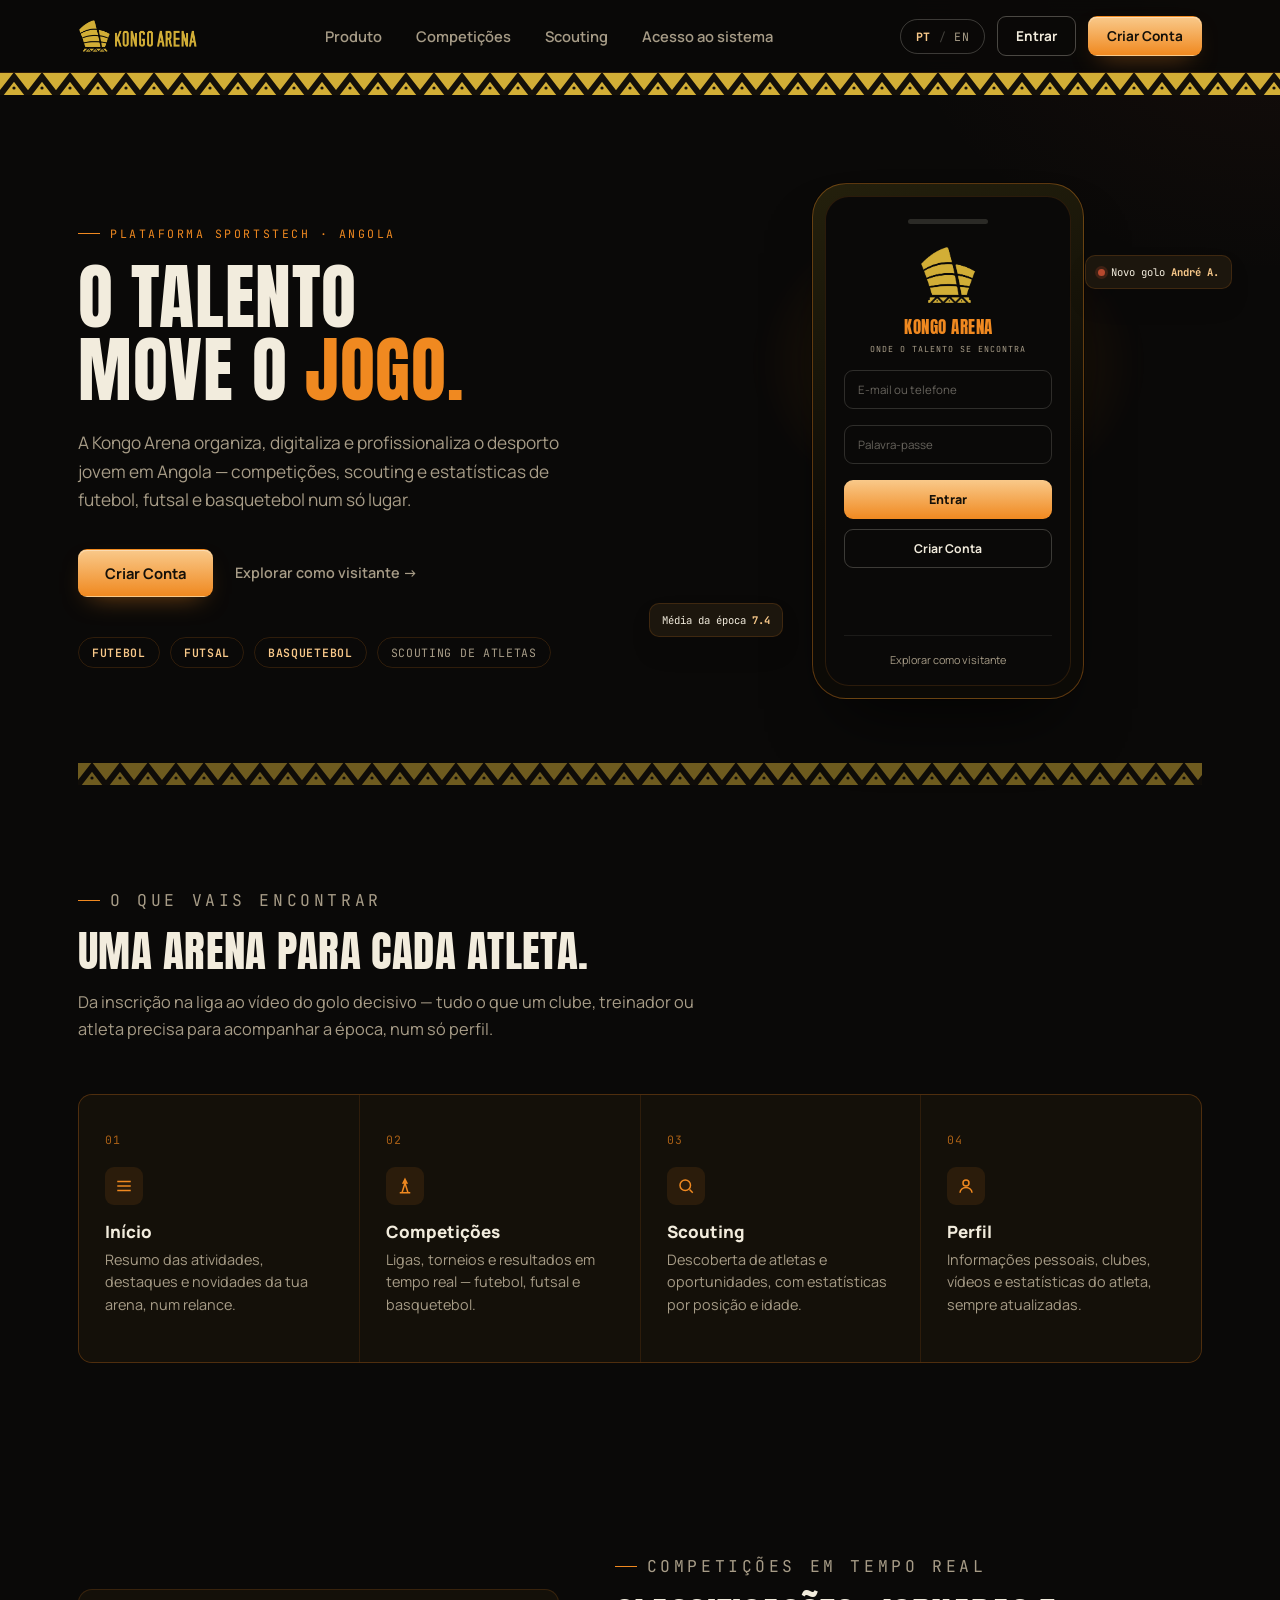
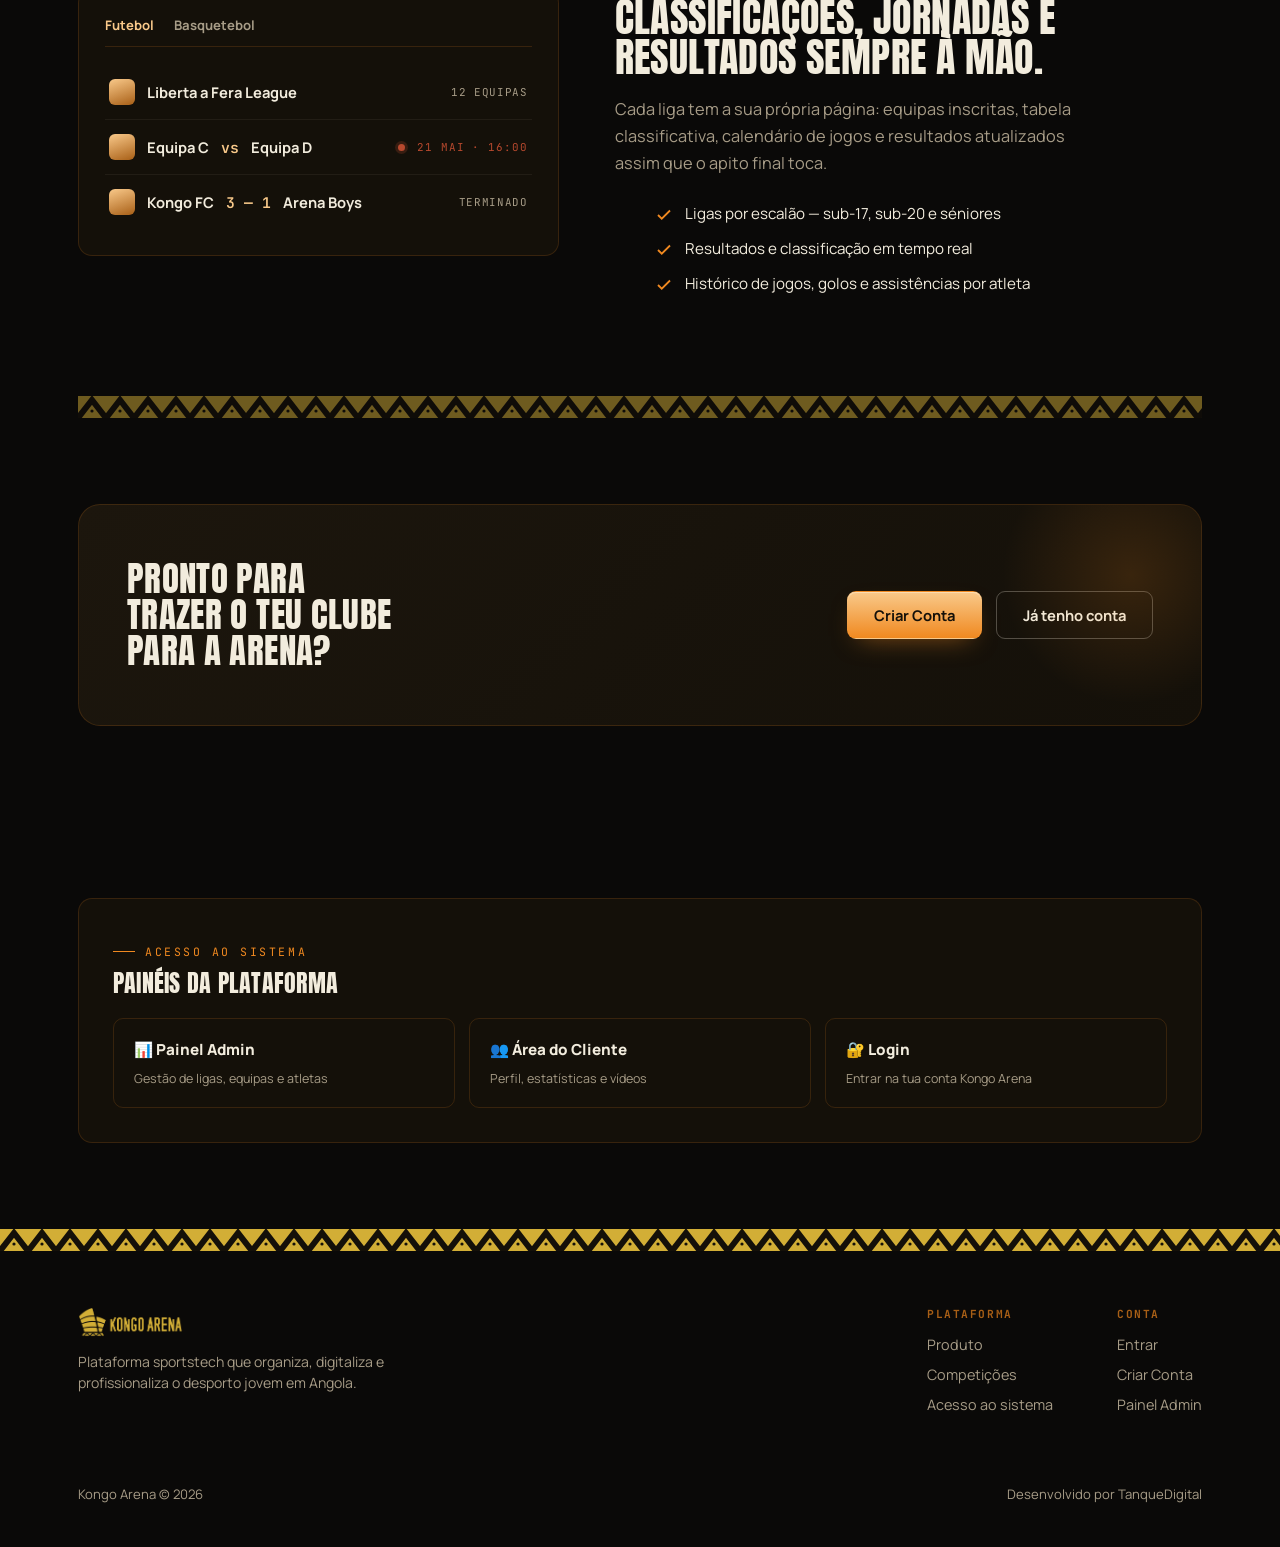
==== index.html @ 902e63fb "Add files via upload" ====
<!DOCTYPE html>
<html lang="pt-AO">
<head>
<meta charset="UTF-8">
<meta name="viewport" content="width=device-width, initial-scale=1.0">
<title>Kongo Arena — Onde o talento se encontra</title>
<meta name="description" content="Plataforma sportstech que organiza, digitaliza e profissionaliza o desporto jovem em Angola. Competições, scouting, estatísticas e comunidade num só lugar.">

<link rel="icon" type="image/x-icon" href="favicon.ico">
<link rel="icon" type="image/png" sizes="32x32" href="favicon-32.png">
<link rel="icon" type="image/png" sizes="192x192" href="favicon-192.png">
<link rel="apple-touch-icon" sizes="180x180" href="favicon-180.png">

<link rel="preconnect" href="https://fonts.googleapis.com">
<link rel="preconnect" href="https://fonts.gstatic.com" crossorigin>
<link href="https://fonts.googleapis.com/css2?family=Anton&family=Manrope:wght@400;500;600;700;800&family=JetBrains+Mono:wght@400;500;600&display=swap" rel="stylesheet">

<style>
  :root{
    --void:#0a0908;
    --surface:#141009;
    --surface-2:#1c160d;
    --line: rgba(240,137,32,0.16);
    --gold:#F08920;
    --gold-deep:#a85f16;
    --gold-pale:#f9c98a;
    --ivory:#f2ecdd;
    --muted:#a79c87;
    --ember:#b8492e;
    --radius: 14px;
    --maxw: 1180px;
  }

  *{box-sizing:border-box;}
  html{scroll-behavior:smooth;}
  body{
    margin:0;
    background:
      radial-gradient(ellipse 900px 500px at 12% -10%, rgba(240,137,32,0.10), transparent 60%),
      radial-gradient(ellipse 700px 500px at 100% 0%, rgba(184,73,46,0.06), transparent 55%),
      var(--void);
    color:var(--ivory);
    font-family:'Manrope', sans-serif;
    -webkit-font-smoothing:antialiased;
    overflow-x:hidden;
  }
  ::selection{ background:var(--gold); color:#141009; }

  a{color:inherit;}
  img{max-width:100%; display:block;}

  h1,h2,h3{
    font-family:'Anton', sans-serif;
    font-weight:400;
    letter-spacing:0.01em;
    text-transform:uppercase;
    margin:0;
    line-height:1.02;
  }

  .eyebrow{
    font-family:'JetBrains Mono', monospace;
    font-size:0.72rem;
    letter-spacing:0.22em;
    text-transform:uppercase;
    color:var(--gold);
    display:flex;
    align-items:center;
    gap:10px;
  }
  .eyebrow::before{
    content:"";
    width:22px; height:1px;
    background:var(--gold);
    display:inline-block;
  }

  .wrap{ max-width:var(--maxw); margin:0 auto; padding:0 28px; }

  /* ---------- Zigzag signature divider (Kuba-cloth motif from the crest) ---------- */
  .kuba-strip{
    height:22px;
    width:100%;
    background-image: url("data:image/svg+xml;utf8,<svg xmlns='http://www.w3.org/2000/svg' width='84' height='22' viewBox='0 0 84 22'><rect width='84' height='22' fill='%23d2ae36'/><path d='M0 22 L14 4 L28 22 L42 4 L56 22 L70 4 L84 22' fill='none' stroke='%23141009' stroke-width='6'/><circle cx='14' cy='15' r='1.6' fill='%23141009'/><circle cx='42' cy='15' r='1.6' fill='%23141009'/><circle cx='70' cy='15' r='1.6' fill='%23141009'/></svg>");
    background-repeat:repeat-x;
    background-size:84px 22px;
  }
  .kuba-strip.dim{ opacity:0.5; }

  /* ---------- Nav ---------- */
  header{
    position:sticky; top:0; z-index:50;
    background:rgba(10,9,8,0.82);
    backdrop-filter: blur(10px);
    border-bottom:1px solid var(--line);
  }
  nav.wrap{
    display:flex; align-items:center; justify-content:space-between;
    padding-top:16px; padding-bottom:16px;
  }
  .brand{ display:flex; align-items:center; }
  .brand img{ height:34px; width:auto; }
  .navlinks{ display:flex; gap:34px; align-items:center; }
  .navlinks a{
    text-decoration:none; color:var(--muted);
    font-size:0.92rem; font-weight:600;
    transition:color .18s ease;
  }
  .navlinks a:hover{ color:var(--gold-pale); }
  .navcta{ display:flex; gap:12px; align-items:center; }
  .navlinks-mobile-toggle{ display:none; }

  .lang-switch{
    display:flex; align-items:center; gap:5px;
    background:transparent;
    border:1px solid rgba(242,236,221,0.22);
    border-radius:100px;
    padding:7px 12px;
    font-family:'JetBrains Mono', monospace;
    font-size:0.72rem;
    letter-spacing:0.04em;
    color:var(--muted);
    cursor:pointer;
    transition:border-color .16s ease;
  }
  .lang-switch:hover{ border-color:var(--gold); }
  .lang-switch:focus-visible{ outline:2px solid var(--gold-pale); outline-offset:3px; }
  .lang-opt{ padding:2px 3px; color:var(--muted); transition:color .16s ease; }
  .lang-opt.is-active{ color:var(--gold-pale); font-weight:700; }
  .lang-sep{ color:rgba(242,236,221,0.25); }

  /* ---------- Buttons ---------- */
  .btn{
    display:inline-flex; align-items:center; justify-content:center; gap:8px;
    padding:13px 26px;
    border-radius:9px;
    font-weight:700;
    font-size:0.92rem;
    text-decoration:none;
    border:1px solid transparent;
    cursor:pointer;
    transition:transform .16s ease, box-shadow .16s ease, background .16s ease, border-color .16s ease, color .16s ease;
    white-space:nowrap;
  }
  .btn-solid{
    background:linear-gradient(180deg, var(--gold-pale), var(--gold));
    color:#141009;
    box-shadow:0 1px 0 rgba(255,255,255,0.35) inset, 0 10px 26px -12px rgba(240,137,32,0.55);
  }
  .btn-solid:hover{ transform:translateY(-1px); box-shadow:0 1px 0 rgba(255,255,255,0.4) inset, 0 16px 30px -12px rgba(240,137,32,0.7); }
  .btn-ghost{
    background:transparent;
    color:var(--ivory);
    border-color:rgba(242,236,221,0.28);
  }
  .btn-ghost:hover{ border-color:var(--gold); color:var(--gold-pale); }
  .btn-sm{ padding:10px 18px; font-size:0.85rem; }
  .btn:focus-visible{ outline:2px solid var(--gold-pale); outline-offset:3px; }

  .link-quiet{
    color:var(--muted);
    text-decoration:none;
    font-size:0.9rem;
    font-weight:600;
    border-bottom:1px solid transparent;
    transition:color .16s ease, border-color .16s ease;
  }
  .link-quiet:hover{ color:var(--gold-pale); border-color:var(--gold-pale); }

  /* ---------- Hero ---------- */
  .hero{ position:relative; padding:88px 0 64px; }
  .hero-grid{
    display:grid;
    grid-template-columns: 1.05fr 0.95fr;
    gap:56px;
    align-items:center;
  }
  .hero h1{
    font-size:clamp(2.6rem, 5.6vw, 4.6rem);
    margin-top:20px;
    color:var(--ivory);
  }
  .hero h1 .accent{ color:var(--gold); }
  .hero p.lede{
    font-size:1.08rem;
    line-height:1.65;
    color:var(--muted);
    max-width:46ch;
    margin-top:22px;
  }
  .hero-actions{ display:flex; align-items:center; gap:22px; margin-top:34px; flex-wrap:wrap; }
  .hero-sports{
    display:flex; gap:10px; margin-top:40px; flex-wrap:wrap;
  }
  .chip{
    font-family:'JetBrains Mono', monospace;
    font-size:0.72rem;
    letter-spacing:0.06em;
    text-transform:uppercase;
    padding:7px 13px;
    border:1px solid var(--line);
    border-radius:100px;
    color:var(--muted);
  }
  .chip b{ color:var(--gold-pale); font-weight:600; }

  /* animated entrance — transform-only, so content is never hidden if animation can't run */
  .rise{ opacity:1; animation: rise .7s cubic-bezier(.2,.7,.3,1) both; }
  .rise-1{ animation-delay:.02s; }
  .rise-2{ animation-delay:.12s; }
  .rise-3{ animation-delay:.22s; }
  .rise-4{ animation-delay:.32s; }
  @keyframes rise{
    from{ transform:translateY(16px); }
    to{ transform:translateY(0); }
  }
  @media (prefers-reduced-motion: reduce){
    .rise{ animation:none; }
    html{ scroll-behavior:auto; }
  }

  /* ---------- Phone mock ---------- */
  .phone-stage{ display:flex; justify-content:center; position:relative; }
  .phone-stage::before{
    content:"";
    position:absolute; inset:-40px -20px auto -20px; height:440px;
    background: radial-gradient(closest-side, rgba(240,137,32,0.16), transparent 72%);
    filter:blur(4px);
    z-index:0;
  }
  .phone{
    position:relative; z-index:1;
    width:272px;
    border-radius:34px;
    padding:12px;
    background:linear-gradient(160deg, #24200c, #0c0a06 60%);
    border:1px solid rgba(240,137,32,0.35);
    box-shadow: 0 40px 70px -30px rgba(0,0,0,0.75), 0 0 0 1px rgba(0,0,0,0.4);
  }
  .phone-screen{
    background:var(--void);
    border-radius:24px;
    overflow:hidden;
    padding:22px 18px 18px;
    min-height:490px;
    display:flex; flex-direction:column;
    border:1px solid rgba(240,137,32,0.14);
  }
  .phone-notch{
    width:80px; height:5px; border-radius:10px;
    background:rgba(242,236,221,0.14);
    margin:0 auto 22px;
  }
  .phone-logo{ width:56px; margin:0 auto; }
  .phone-brand-word{
    text-align:center; font-family:'Anton',sans-serif;
    font-size:1.05rem; letter-spacing:0.03em;
    color:var(--gold); margin-top:10px;
  }
  .phone-tag{
    text-align:center; font-family:'JetBrains Mono',monospace;
    font-size:0.52rem; letter-spacing:0.12em; text-transform:uppercase;
    color:var(--muted); margin-top:4px;
  }
  .phone-field{
    margin-top:16px;
    border:1px solid rgba(242,236,221,0.16);
    border-radius:9px;
    padding:11px 13px;
    font-size:0.72rem;
    color:rgba(242,236,221,0.4);
    font-family:'Manrope',sans-serif;
  }
  .phone-btn{
    margin-top:16px;
    text-align:center;
    background:linear-gradient(180deg, var(--gold-pale), var(--gold));
    color:#141009;
    font-weight:800;
    font-size:0.78rem;
    border-radius:9px;
    padding:11px;
  }
  .phone-btn-ghost{
    margin-top:10px;
    text-align:center;
    border:1px solid rgba(242,236,221,0.22);
    color:var(--ivory);
    font-weight:700;
    font-size:0.76rem;
    border-radius:9px;
    padding:10px;
  }
  .phone-visitor{
    margin-top:auto;
    text-align:center;
    color:var(--muted);
    font-size:0.68rem;
    padding-top:16px;
    border-top:1px solid rgba(242,236,221,0.08);
  }
  .phone-badge{
    position:absolute;
    background:var(--surface-2);
    border:1px solid var(--line);
    border-radius:10px;
    padding:9px 12px;
    font-family:'JetBrains Mono', monospace;
    font-size:0.66rem;
    color:var(--ivory);
    box-shadow:0 14px 30px -14px rgba(0,0,0,0.6);
    z-index:2;
  }
  .phone-badge b{ color:var(--gold-pale); }
  .badge-1{ top:14%; right:-6%; }
  .badge-2{ bottom:12%; left:-9%; }
  .badge-dot{
    width:7px; height:7px; border-radius:50%;
    background:var(--ember); display:inline-block; margin-right:6px;
    box-shadow:0 0 0 3px rgba(184,73,46,0.22);
  }

  /* ---------- Section shell ---------- */
  section{ padding:86px 0; position:relative; }
  .section-head{ max-width:640px; margin-bottom:52px; }
  .section-head h2{ font-size:clamp(1.9rem, 3.4vw, 2.7rem); margin-top:16px; }
  .section-head p{ color:var(--muted); font-size:1.02rem; margin-top:16px; line-height:1.6; }

  /* ---------- Feature grid ---------- */
  .feature-grid{
    display:grid;
    grid-template-columns:repeat(4, 1fr);
    gap:1px;
    background:var(--line);
    border:1px solid var(--line);
    border-radius:var(--radius);
    overflow:hidden;
  }
  .feature-card{
    background:var(--surface);
    padding:32px 26px;
    transition:background .2s ease;
  }
  .feature-card:hover{ background:var(--surface-2); }
  .feature-num{
    font-family:'JetBrains Mono',monospace;
    font-size:0.72rem; color:var(--gold-deep); letter-spacing:0.1em;
  }
  .feature-icon{
    width:38px; height:38px; margin-top:18px;
    display:flex; align-items:center; justify-content:center;
    border-radius:9px;
    background:rgba(240,137,32,0.1);
    color:var(--gold);
  }
  .feature-card h3{
    font-family:'Manrope',sans-serif; text-transform:none;
    font-size:1.06rem; font-weight:800; letter-spacing:0;
    margin-top:18px; color:var(--ivory);
  }
  .feature-card p{
    font-size:0.9rem; color:var(--muted); line-height:1.55; margin-top:9px;
  }

  /* ---------- Showcase (match-card demo) ---------- */
  .showcase{
    display:grid;
    grid-template-columns:0.9fr 1.1fr;
    gap:56px;
    align-items:center;
  }
  .demo-card{
    background:var(--surface);
    border:1px solid var(--line);
    border-radius:var(--radius);
    padding:26px;
  }
  .demo-tabs{ display:flex; gap:20px; border-bottom:1px solid var(--line); padding-bottom:12px; margin-bottom:18px;}
  .demo-tab{ font-size:0.82rem; font-weight:700; color:var(--muted); }
  .demo-tab.active{ color:var(--gold-pale); }
  .demo-row{
    display:flex; align-items:center; justify-content:space-between;
    padding:14px 4px;
    border-bottom:1px solid rgba(242,236,221,0.06);
  }
  .demo-row:last-child{ border-bottom:none; }
  .demo-teams{ display:flex; align-items:center; gap:12px; font-weight:700; font-size:0.92rem; }
  .crest{
    width:26px; height:26px; border-radius:6px;
    background:linear-gradient(160deg, var(--gold-pale), var(--gold-deep));
    flex:none;
  }
  .demo-score{ font-family:'JetBrains Mono',monospace; color:var(--gold-pale); font-weight:600; }
  .demo-meta{ font-family:'JetBrains Mono',monospace; font-size:0.68rem; color:var(--muted); text-transform:uppercase; letter-spacing:0.06em;}
  .demo-live{ display:flex; align-items:center; gap:6px; color:var(--ember); font-size:0.68rem; font-family:'JetBrains Mono',monospace; text-transform:uppercase; letter-spacing:0.08em; }

  .showcase-copy h2{ font-size:clamp(1.9rem, 3.2vw, 2.5rem); }
  .showcase-copy p{ color:var(--muted); margin-top:18px; line-height:1.65; font-size:1.02rem; max-width:48ch; }
  .checklist{ margin-top:26px; display:flex; flex-direction:column; gap:14px; }
  .checklist li{ list-style:none; display:flex; gap:12px; align-items:flex-start; font-size:0.95rem; color:var(--ivory); }
  .checklist svg{ flex:none; margin-top:3px; color:var(--gold); }

  /* ---------- CTA band ---------- */
  .cta-band{
    background:linear-gradient(135deg, var(--surface-2), var(--surface));
    border:1px solid var(--line);
    border-radius:22px;
    padding:56px 48px;
    display:flex; align-items:center; justify-content:space-between; gap:36px;
    flex-wrap:wrap;
    position:relative;
    overflow:hidden;
  }
  .cta-band::after{
    content:"";
    position:absolute; right:-60px; top:-60px; width:260px; height:260px;
    background:radial-gradient(circle, rgba(240,137,32,0.16), transparent 70%);
  }
  .cta-band h2{ font-size:clamp(1.7rem,3vw,2.2rem); max-width:16ch; position:relative; }
  .cta-band-actions{ display:flex; gap:14px; flex-wrap:wrap; position:relative; }

  /* ---------- Access panel (system links, preserved from original) ---------- */
  .access-panel{
    background:var(--surface);
    border:1px solid var(--line);
    border-radius:var(--radius);
    padding:34px;
  }
  .access-panel-head{ display:flex; align-items:center; justify-content:space-between; gap:20px; flex-wrap:wrap; margin-bottom:22px;}
  .access-grid{ display:grid; grid-template-columns:repeat(3,1fr); gap:14px; }
  .access-link{
    display:flex; flex-direction:column; gap:10px;
    padding:20px;
    border:1px solid var(--line);
    border-radius:10px;
    text-decoration:none;
    color:var(--ivory);
    transition:border-color .18s ease, transform .18s ease;
  }
  .access-link:hover{ border-color:var(--gold); transform:translateY(-2px); }
  .access-link .lbl{ font-weight:800; font-size:0.95rem; }
  .access-link .sub{ font-size:0.78rem; color:var(--muted); }
  .access-note{
    margin-top:20px;
    font-family:'JetBrains Mono', monospace;
    font-size:0.76rem;
    color:var(--muted);
    background:rgba(240,137,32,0.06);
    border:1px dashed var(--line);
    border-radius:8px;
    padding:12px 14px;
  }
  .access-note b{ color:var(--gold-pale); }

  /* ---------- Footer ---------- */
  footer{ padding:56px 0 44px; }
  .footer-top{
    display:flex; justify-content:space-between; align-items:flex-start;
    gap:40px; flex-wrap:wrap;
    padding-bottom:34px;
  }
  .footer-brand img{ height:30px; margin-bottom:14px; }
  .footer-brand p{ color:var(--muted); font-size:0.88rem; max-width:34ch; line-height:1.55; }
  .footer-cols{ display:flex; gap:64px; flex-wrap:wrap; }
  .footer-col h4{
    font-family:'JetBrains Mono',monospace; font-size:0.7rem;
    letter-spacing:0.14em; text-transform:uppercase; color:var(--gold-deep);
    margin:0 0 14px;
  }
  .footer-col a{ display:block; color:var(--muted); text-decoration:none; font-size:0.9rem; margin-bottom:11px; transition:color .16s ease; }
  .footer-col a:hover{ color:var(--gold-pale); }
  .footer-bottom{
    padding-top:26px;
    display:flex; justify-content:space-between; align-items:center; flex-wrap:wrap; gap:12px;
    font-size:0.82rem; color:var(--muted);
  }
  .footer-bottom a{ color:var(--muted); text-decoration:none; }
  .footer-bottom a:hover{ color:var(--gold-pale); }

  /* ---------- Responsive ---------- */
  @media (max-width: 980px){
    .hero-grid{ grid-template-columns:1fr; }
    .phone-stage{ margin-top:20px; order:-1; }
    .showcase{ grid-template-columns:1fr; }
    .showcase .phone-stage{ order:0; }
    .feature-grid{ grid-template-columns:repeat(2,1fr); }
    .access-grid{ grid-template-columns:1fr; }
    .navlinks{ display:none; }
  }
  @media (max-width: 600px){
    .wrap{ padding:0 20px; }
    .hero{ padding:56px 0 40px; }
    section{ padding:60px 0; }
    .feature-grid{ grid-template-columns:1fr; }
    .cta-band{ padding:40px 26px; flex-direction:column; align-items:flex-start; }
    .footer-top{ flex-direction:column; }
    .badge-1, .badge-2{ display:none; }
    .navcta .btn-ghost{ display:none; }
  }
</style>
</head>
<body>

<header>
  <nav class="wrap">
    <a href="#" class="brand" aria-label="Kongo Arena">
      <img src="[data-uri]" alt="Kongo Arena">
    </a>
    <div class="navlinks">
      <a href="#produto" data-i18n="nav_produto">Produto</a>
      <a href="#competicoes" data-i18n="nav_competicoes">Competições</a>
      <a href="#scouting" data-i18n="nav_scouting">Scouting</a>
      <a href="#acesso" data-i18n="nav_acesso">Acesso ao sistema</a>
    </div>
    <div class="navcta">
      <button type="button" class="lang-switch" id="langSwitch" aria-label="Mudar idioma / Switch language">
        <span class="lang-opt is-active" data-lang="pt">PT</span><span class="lang-sep">/</span><span class="lang-opt" data-lang="en">EN</span>
      </button>
      <a href="login.html" class="btn btn-ghost btn-sm" data-i18n="nav_entrar">Entrar</a>
      <a href="cliente.html" class="btn btn-solid btn-sm" data-i18n="nav_criarconta">Criar Conta</a>
    </div>
  </nav>
</header>
<div class="kuba-strip" role="presentation"></div>

<main>
  <section class="hero">
    <div class="wrap hero-grid">
      <div>
        <p class="eyebrow rise rise-1" data-i18n="hero_eyebrow">Plataforma sportstech · Angola</p>
        <h1 class="rise rise-2" data-i18n-html="hero_h1">O talento<br>move o <span class="accent">jogo.</span></h1>
        <p class="lede rise rise-3" data-i18n="hero_lede">A Kongo Arena organiza, digitaliza e profissionaliza o desporto jovem em Angola — competições, scouting e estatísticas de futebol, futsal e basquetebol num só lugar.</p>
        <div class="hero-actions rise rise-4">
          <a href="cliente.html" class="btn btn-solid" data-i18n="hero_cta_criar">Criar Conta</a>
          <a href="admin.html" class="link-quiet" data-i18n="hero_cta_visitante">Explorar como visitante →</a>
        </div>
        <div class="hero-sports rise rise-4">
          <span class="chip"><b data-i18n="chip_futebol">Futebol</b></span>
          <span class="chip"><b data-i18n="chip_futsal">Futsal</b></span>
          <span class="chip"><b data-i18n="chip_basquete">Basquetebol</b></span>
          <span class="chip" data-i18n="chip_scouting">Scouting de atletas</span>
        </div>
      </div>

      <div class="phone-stage rise rise-3">
        <div class="phone">
          <div class="phone-screen">
            <div class="phone-notch"></div>
            <img class="phone-logo" src="[data-uri]" alt="">
            <div class="phone-brand-word">KONGO ARENA</div>
            <div class="phone-tag" data-i18n="phone_tag">Onde o talento se encontra</div>
            <div class="phone-field" data-i18n="phone_email">E-mail ou telefone</div>
            <div class="phone-field" data-i18n="phone_pass">Palavra-passe</div>
            <div class="phone-btn" data-i18n="phone_entrar">Entrar</div>
            <div class="phone-btn-ghost" data-i18n="phone_criarconta">Criar Conta</div>
            <div class="phone-visitor" data-i18n="phone_visitante">Explorar como visitante</div>
          </div>
        </div>
        <div class="phone-badge badge-1"><span class="badge-dot"></span><span data-i18n-html="badge1">Novo golo <b>André A.</b></span></div>
        <div class="phone-badge badge-2"><span data-i18n-html="badge2">Média da época <b>7.4</b></span></div>
      </div>
    </div>
  </section>

  <div class="wrap"><div class="kuba-strip dim" role="presentation"></div></div>

  <section id="produto">
    <div class="wrap">
      <div class="section-head">
        <p class="eyebrow" data-i18n="s1_eyebrow">O que vais encontrar</p>
        <h2 data-i18n="s1_h2">Uma arena para cada atleta.</h2>
        <p data-i18n="s1_p">Da inscrição na liga ao vídeo do golo decisivo — tudo o que um clube, treinador ou atleta precisa para acompanhar a época, num só perfil.</p>
      </div>

      <div class="feature-grid">
        <div class="feature-card">
          <span class="feature-num">01</span>
          <div class="feature-icon">
            <svg width="18" height="18" viewBox="0 0 24 24" fill="none" stroke="currentColor" stroke-width="2"><path d="M3 12h18M3 6h18M3 18h18"/></svg>
          </div>
          <h3 data-i18n="f1_title">Início</h3>
          <p data-i18n="f1_p">Resumo das atividades, destaques e novidades da tua arena, num relance.</p>
        </div>
        <div class="feature-card">
          <span class="feature-num">02</span>
          <div class="feature-icon">
            <svg width="18" height="18" viewBox="0 0 24 24" fill="none" stroke="currentColor" stroke-width="2"><path d="M8 21l4-13 4 13M5 21h14M12 3l2.5 5H9.5L12 3z"/></svg>
          </div>
          <h3 data-i18n="f2_title">Competições</h3>
          <p data-i18n="f2_p">Ligas, torneios e resultados em tempo real — futebol, futsal e basquetebol.</p>
        </div>
        <div class="feature-card">
          <span class="feature-num">03</span>
          <div class="feature-icon">
            <svg width="18" height="18" viewBox="0 0 24 24" fill="none" stroke="currentColor" stroke-width="2"><circle cx="11" cy="11" r="7"/><path d="M21 21l-4.3-4.3"/></svg>
          </div>
          <h3 data-i18n="f3_title">Scouting</h3>
          <p data-i18n="f3_p">Descoberta de atletas e oportunidades, com estatísticas por posição e idade.</p>
        </div>
        <div class="feature-card">
          <span class="feature-num">04</span>
          <div class="feature-icon">
            <svg width="18" height="18" viewBox="0 0 24 24" fill="none" stroke="currentColor" stroke-width="2"><circle cx="12" cy="8" r="4"/><path d="M4 21c0-4 3.6-7 8-7s8 3 8 7"/></svg>
          </div>
          <h3 data-i18n="f4_title">Perfil</h3>
          <p data-i18n="f4_p">Informações pessoais, clubes, vídeos e estatísticas do atleta, sempre atualizadas.</p>
        </div>
      </div>
    </div>
  </section>

  <section id="competicoes">
    <div class="wrap showcase">
      <div class="demo-card rise">
        <div class="demo-tabs">
          <span class="demo-tab active" data-i18n="chip_futebol">Futebol</span>
          <span class="demo-tab" data-i18n="chip_basquete">Basquetebol</span>
        </div>
        <div class="demo-row">
          <div class="demo-teams"><span class="crest"></span>Liberta a Fera League</div>
          <span class="demo-meta" data-i18n="demo_equipas">12 equipas</span>
        </div>
        <div class="demo-row">
          <div class="demo-teams"><span class="crest"></span>Equipa C <span class="demo-score" data-i18n="demo_vs">vs</span> Equipa D</div>
          <span class="demo-live"><span class="badge-dot"></span>21 mai · 16:00</span>
        </div>
        <div class="demo-row">
          <div class="demo-teams"><span class="crest"></span>Kongo FC <span class="demo-score">3 — 1</span> Arena Boys</div>
          <span class="demo-meta" data-i18n="demo_terminado">Terminado</span>
        </div>
      </div>

      <div class="showcase-copy">
        <p class="eyebrow" data-i18n="s2_eyebrow">Competições em tempo real</p>
        <h2 data-i18n="s2_h2">Classificações, jornadas e resultados sempre à mão.</h2>
        <p data-i18n="s2_p">Cada liga tem a sua própria página: equipas inscritas, tabela classificativa, calendário de jogos e resultados atualizados assim que o apito final toca.</p>
        <ul class="checklist">
          <li><svg width="18" height="18" viewBox="0 0 24 24" fill="none" stroke="currentColor" stroke-width="2.4"><path d="M20 6L9 17l-5-5"/></svg><span data-i18n="check1">Ligas por escalão — sub-17, sub-20 e séniores</span></li>
          <li><svg width="18" height="18" viewBox="0 0 24 24" fill="none" stroke="currentColor" stroke-width="2.4"><path d="M20 6L9 17l-5-5"/></svg><span data-i18n="check2">Resultados e classificação em tempo real</span></li>
          <li><svg width="18" height="18" viewBox="0 0 24 24" fill="none" stroke="currentColor" stroke-width="2.4"><path d="M20 6L9 17l-5-5"/></svg><span data-i18n="check3">Histórico de jogos, golos e assistências por atleta</span></li>
        </ul>
      </div>
    </div>
  </section>

  <div class="wrap"><div class="kuba-strip dim" role="presentation"></div></div>

  <section>
    <div class="wrap">
      <div class="cta-band">
        <h2 data-i18n="cta_h2">Pronto para trazer o teu clube para a arena?</h2>
        <div class="cta-band-actions">
          <a href="cliente.html" class="btn btn-solid" data-i18n="hero_cta_criar">Criar Conta</a>
          <a href="login.html" class="btn btn-ghost" data-i18n="cta_jatenho">Já tenho conta</a>
        </div>
      </div>
    </div>
  </section>

  <section id="acesso">
    <div class="wrap">
      <div class="access-panel">
        <div class="access-panel-head">
          <div>
            <p class="eyebrow" data-i18n="nav_acesso">Acesso ao sistema</p>
            <h2 style="font-size:1.5rem; margin-top:12px;" data-i18n="access_h2">Painéis da plataforma</h2>
          </div>
        </div>
        <div class="access-grid">
          <a href="admin/index.html" class="access-link">
            <span class="lbl" data-i18n="access_admin_lbl">📊 Painel Admin</span>
            <span class="sub" data-i18n="access_admin_sub">Gestão de ligas, equipas e atletas</span>
          </a>
          <a href="admin/cliente.html" class="access-link">
            <span class="lbl" data-i18n="access_cliente_lbl">👥 Área do Cliente</span>
            <span class="sub" data-i18n="access_cliente_sub">Perfil, estatísticas e vídeos</span>
          </a>
          <a href="login.html" class="access-link">
            <span class="lbl" data-i18n="access_login_lbl">🔐 Login</span>
            <span class="sub" data-i18n="access_login_sub">Entrar na tua conta Kongo Arena</span>
          </a>
        </div>
      </div>
    </div>
  </section>
</main>

<div class="kuba-strip" role="presentation"></div>
<footer>
  <div class="wrap">
    <div class="footer-top">
      <div class="footer-brand">
        <img src="[data-uri]" alt="Kongo Arena">
        <p data-i18n="footer_p">Plataforma sportstech que organiza, digitaliza e profissionaliza o desporto jovem em Angola.</p>
      </div>
      <div class="footer-cols">
        <div class="footer-col">
          <h4 data-i18n="footer_col1_h4">Plataforma</h4>
          <a href="#produto" data-i18n="nav_produto">Produto</a>
          <a href="#competicoes" data-i18n="nav_competicoes">Competições</a>
          <a href="#acesso" data-i18n="nav_acesso">Acesso ao sistema</a>
        </div>
        <div class="footer-col">
          <h4 data-i18n="footer_col2_h4">Conta</h4>
          <a href="login.html" data-i18n="nav_entrar">Entrar</a>
          <a href="cliente.html" data-i18n="nav_criarconta">Criar Conta</a>
          <a href="admin.html" data-i18n="access_admin_lbl_plain">Painel Admin</a>
        </div>
      </div>
    </div>
    <div class="footer-bottom">
      <span data-i18n="footer_copy">Kongo Arena © 2026</span>
      <span data-i18n-html="footer_dev">Desenvolvido por <a href="https://tanquedigital.com.br" target="_blank" rel="noopener">TanqueDigital</a></span>
    </div>
  </div>
</footer>

<script>
(function(){
  var STORAGE_KEY = 'kongo_lang';
  var translations = {
    nav_produto:        { pt:"Produto", en:"Product" },
    nav_competicoes:    { pt:"Competições", en:"Competitions" },
    nav_scouting:       { pt:"Scouting", en:"Scouting" },
    nav_acesso:         { pt:"Acesso ao sistema", en:"System access" },
    nav_entrar:         { pt:"Entrar", en:"Log in" },
    nav_criarconta:     { pt:"Criar Conta", en:"Sign Up" },

    hero_eyebrow:       { pt:"Plataforma sportstech · Angola", en:"Sportstech platform · Angola" },
    hero_h1:            { pt:'O talento<br>move o <span class="accent">jogo.</span>', en:'Talent<br>moves the <span class="accent">game.</span>' },
    hero_lede:          { pt:"A Kongo Arena organiza, digitaliza e profissionaliza o desporto jovem em Angola — competições, scouting e estatísticas de futebol, futsal e basquetebol num só lugar.", en:"Kongo Arena organizes, digitizes and professionalizes youth sport in Angola — competitions, scouting and stats for football, futsal and basketball in one place." },
    hero_cta_criar:     { pt:"Criar Conta", en:"Sign Up" },
    hero_cta_visitante: { pt:"Explorar como visitante →", en:"Browse as a guest →" },
    chip_futebol:       { pt:"Futebol", en:"Football" },
    chip_futsal:        { pt:"Futsal", en:"Futsal" },
    chip_basquete:      { pt:"Basquetebol", en:"Basketball" },
    chip_scouting:      { pt:"Scouting de atletas", en:"Athlete scouting" },

    phone_tag:          { pt:"Onde o talento se encontra", en:"Where talent meets" },
    phone_email:        { pt:"E-mail ou telefone", en:"Email or phone" },
    phone_pass:         { pt:"Palavra-passe", en:"Password" },
    phone_entrar:       { pt:"Entrar", en:"Log in" },
    phone_criarconta:   { pt:"Criar Conta", en:"Sign Up" },
    phone_visitante:    { pt:"Explorar como visitante", en:"Browse as a guest" },
    badge1:              { pt:"Novo golo <b>André A.</b>", en:"New goal <b>André A.</b>" },
    badge2:              { pt:"Média da época <b>7.4</b>", en:"Season average <b>7.4</b>" },

    s1_eyebrow:          { pt:"O que vais encontrar", en:"What you'll find" },
    s1_h2:                { pt:"Uma arena para cada atleta.", en:"An arena for every athlete." },
    s1_p:                 { pt:"Da inscrição na liga ao vídeo do golo decisivo — tudo o que um clube, treinador ou atleta precisa para acompanhar a época, num só perfil.", en:"From league sign-up to the winning-goal video — everything a club, coach or athlete needs to follow the season, in one profile." },

    f1_title:{ pt:"Início", en:"Home" },
    f1_p:{ pt:"Resumo das atividades, destaques e novidades da tua arena, num relance.", en:"A quick overview of activity, highlights and news from your arena." },
    f2_title:{ pt:"Competições", en:"Competitions" },
    f2_p:{ pt:"Ligas, torneios e resultados em tempo real — futebol, futsal e basquetebol.", en:"Leagues, tournaments and live results — football, futsal and basketball." },
    f3_title:{ pt:"Scouting", en:"Scouting" },
    f3_p:{ pt:"Descoberta de atletas e oportunidades, com estatísticas por posição e idade.", en:"Discover athletes and opportunities, with stats by position and age." },
    f4_title:{ pt:"Perfil", en:"Profile" },
    f4_p:{ pt:"Informações pessoais, clubes, vídeos e estatísticas do atleta, sempre atualizadas.", en:"Personal info, clubs, videos and stats, always up to date." },

    demo_equipas:{ pt:"12 equipas", en:"12 teams" },
    demo_vs:{ pt:"vs", en:"vs" },
    demo_terminado:{ pt:"Terminado", en:"Finished" },

    s2_eyebrow:{ pt:"Competições em tempo real", en:"Live competitions" },
    s2_h2:{ pt:"Classificações, jornadas e resultados sempre à mão.", en:"Standings, fixtures and results always at hand." },
    s2_p:{ pt:"Cada liga tem a sua própria página: equipas inscritas, tabela classificativa, calendário de jogos e resultados atualizados assim que o apito final toca.", en:"Every league gets its own page: registered teams, standings table, match calendar and results updated the moment the final whistle blows." },
    check1:{ pt:"Ligas por escalão — sub-17, sub-20 e séniores", en:"Leagues by age group — U17, U20 and senior" },
    check2:{ pt:"Resultados e classificação em tempo real", en:"Live results and standings" },
    check3:{ pt:"Histórico de jogos, golos e assistências por atleta", en:"Match history, goals and assists per athlete" },

    cta_h2:{ pt:"Pronto para trazer o teu clube para a arena?", en:"Ready to bring your club into the arena?" },
    cta_jatenho:{ pt:"Já tenho conta", en:"I already have an account" },

    access_h2:{ pt:"Painéis da plataforma", en:"Platform panels" },
    access_admin_lbl:{ pt:"📊 Painel Admin", en:"📊 Admin Panel" },
    access_admin_lbl_plain:{ pt:"Painel Admin", en:"Admin Panel" },
    access_admin_sub:{ pt:"Gestão de ligas, equipas e atletas", en:"Manage leagues, teams and athletes" },
    access_cliente_lbl:{ pt:"👥 Área do Cliente", en:"👥 Client Area" },
    access_cliente_sub:{ pt:"Perfil, estatísticas e vídeos", en:"Profile, stats and videos" },
    access_login_lbl:{ pt:"🔐 Login", en:"🔐 Login" },
    access_login_sub:{ pt:"Entrar na tua conta Kongo Arena", en:"Sign in to your Kongo Arena account" },

    footer_p:{ pt:"Plataforma sportstech que organiza, digitaliza e profissionaliza o desporto jovem em Angola.", en:"Sportstech platform organizing, digitizing and professionalizing youth sport in Angola." },
    footer_col1_h4:{ pt:"Plataforma", en:"Platform" },
    footer_col2_h4:{ pt:"Conta", en:"Account" },
    footer_copy:{ pt:"Kongo Arena © 2026", en:"Kongo Arena © 2026" },
    footer_dev:{ pt:'Desenvolvido por <a href="https://tanquedigital.com.br" target="_blank" rel="noopener">TanqueDigital</a>', en:'Built by <a href="https://tanquedigital.com.br" target="_blank" rel="noopener">TanqueDigital</a>' }
  };

  function applyLang(lang){
    document.querySelectorAll('[data-i18n]').forEach(function(el){
      var entry = translations[el.getAttribute('data-i18n')];
      if(entry && entry[lang] !== undefined) el.textContent = entry[lang];
    });
    document.querySelectorAll('[data-i18n-html]').forEach(function(el){
      var entry = translations[el.getAttribute('data-i18n-html')];
      if(entry && entry[lang] !== undefined) el.innerHTML = entry[lang];
    });
    document.documentElement.lang = (lang === 'pt') ? 'pt-AO' : 'en';
    document.querySelectorAll('.lang-opt').forEach(function(el){
      el.classList.toggle('is-active', el.getAttribute('data-lang') === lang);
    });
    try{ localStorage.setItem(STORAGE_KEY, lang); }catch(e){}
  }

  var toggle = document.getElementById('langSwitch');
  if(toggle){
    toggle.addEventListener('click', function(){
      var current = document.documentElement.lang === 'en' ? 'en' : 'pt';
      applyLang(current === 'pt' ? 'en' : 'pt');
    });
  }

  var saved = 'pt';
  try{ saved = localStorage.getItem(STORAGE_KEY) || 'pt'; }catch(e){}
  if(saved !== 'pt') applyLang(saved);
})();
</script>
</body>
</html>
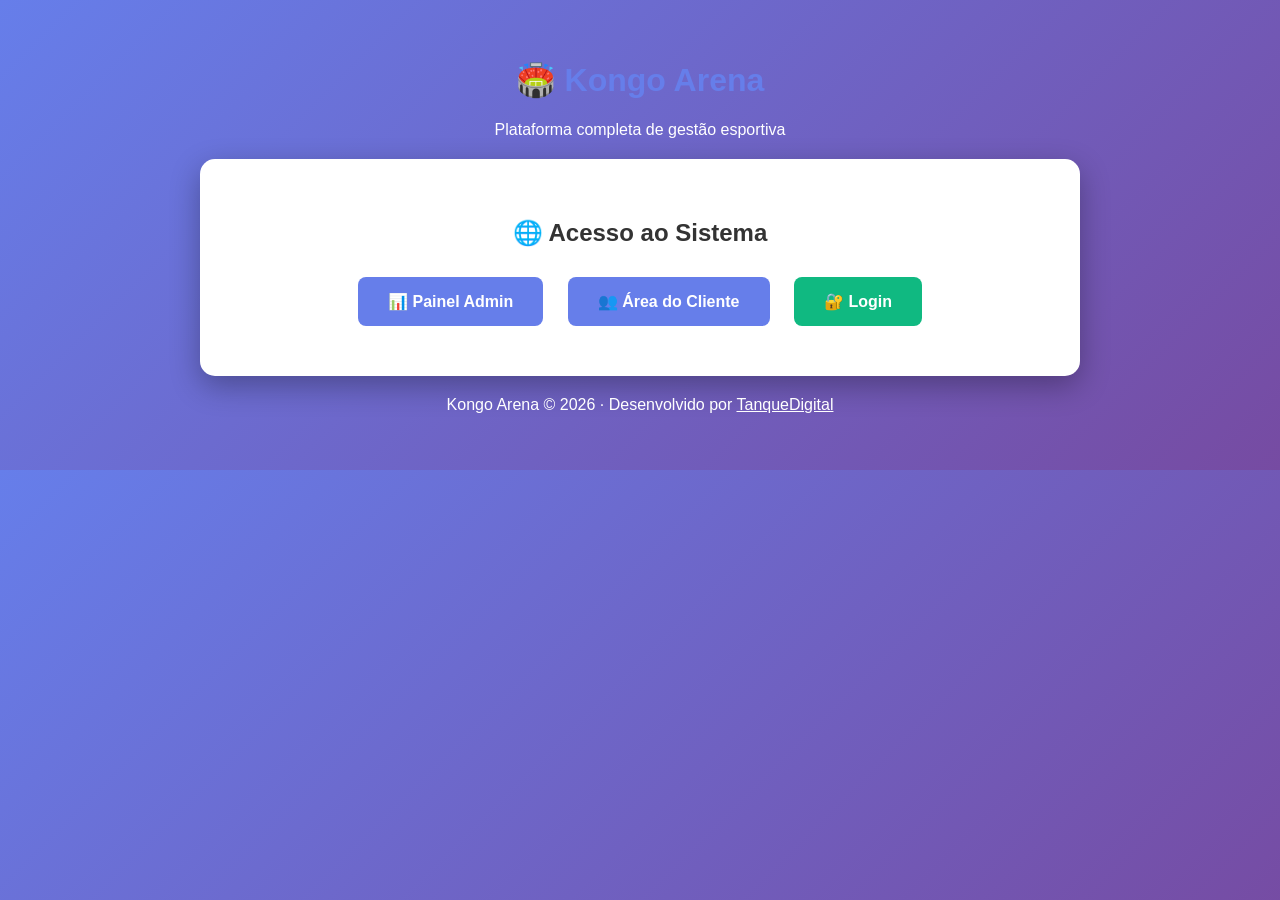
==== commit 5837e31e: "Update index.html" ====
--- a/index.html
+++ b/index.html
@@ -1,821 +1,33 @@
+<?php
+// Kongo Arena - Página de entrada (convertida de index.html)
+// Antes esta página mostrava a credencial de teste (admin/admin123)
+// diretamente na tela — isso foi removido por segurança.
+?>
 <!DOCTYPE html>
-<html lang="pt-AO">
+<html lang="pt-BR">
 <head>
 <meta charset="UTF-8">
 <meta name="viewport" content="width=device-width, initial-scale=1.0">
-<title>Kongo Arena — Onde o talento se encontra</title>
-<meta name="description" content="Plataforma sportstech que organiza, digitaliza e profissionaliza o desporto jovem em Angola. Competições, scouting, estatísticas e comunidade num só lugar.">
-
-<link rel="icon" type="image/x-icon" href="favicon.ico">
-<link rel="icon" type="image/png" sizes="32x32" href="favicon-32.png">
-<link rel="icon" type="image/png" sizes="192x192" href="favicon-192.png">
-<link rel="apple-touch-icon" sizes="180x180" href="favicon-180.png">
-
-<link rel="preconnect" href="https://fonts.googleapis.com">
-<link rel="preconnect" href="https://fonts.gstatic.com" crossorigin>
-<link href="https://fonts.googleapis.com/css2?family=Anton&family=Manrope:wght@400;500;600;700;800&family=JetBrains+Mono:wght@400;500;600&display=swap" rel="stylesheet">
-
+<title>Kongo Arena</title>
 <style>
-  :root{
-    --void:#0a0908;
-    --surface:#141009;
-    --surface-2:#1c160d;
-    --line: rgba(240,137,32,0.16);
-    --gold:#F08920;
-    --gold-deep:#a85f16;
-    --gold-pale:#f9c98a;
-    --ivory:#f2ecdd;
-    --muted:#a79c87;
-    --ember:#b8492e;
-    --radius: 14px;
-    --maxw: 1180px;
-  }
-
-  *{box-sizing:border-box;}
-  html{scroll-behavior:smooth;}
-  body{
-    margin:0;
-    background:
-      radial-gradient(ellipse 900px 500px at 12% -10%, rgba(240,137,32,0.10), transparent 60%),
-      radial-gradient(ellipse 700px 500px at 100% 0%, rgba(184,73,46,0.06), transparent 55%),
-      var(--void);
-    color:var(--ivory);
-    font-family:'Manrope', sans-serif;
-    -webkit-font-smoothing:antialiased;
-    overflow-x:hidden;
-  }
-  ::selection{ background:var(--gold); color:#141009; }
-
-  a{color:inherit;}
-  img{max-width:100%; display:block;}
-
-  h1,h2,h3{
-    font-family:'Anton', sans-serif;
-    font-weight:400;
-    letter-spacing:0.01em;
-    text-transform:uppercase;
-    margin:0;
-    line-height:1.02;
-  }
-
-  .eyebrow{
-    font-family:'JetBrains Mono', monospace;
-    font-size:0.72rem;
-    letter-spacing:0.22em;
-    text-transform:uppercase;
-    color:var(--gold);
-    display:flex;
-    align-items:center;
-    gap:10px;
-  }
-  .eyebrow::before{
-    content:"";
-    width:22px; height:1px;
-    background:var(--gold);
-    display:inline-block;
-  }
-
-  .wrap{ max-width:var(--maxw); margin:0 auto; padding:0 28px; }
-
-  /* ---------- Zigzag signature divider (Kuba-cloth motif from the crest) ---------- */
-  .kuba-strip{
-    height:22px;
-    width:100%;
-    background-image: url("data:image/svg+xml;utf8,<svg xmlns='http://www.w3.org/2000/svg' width='84' height='22' viewBox='0 0 84 22'><rect width='84' height='22' fill='%23d2ae36'/><path d='M0 22 L14 4 L28 22 L42 4 L56 22 L70 4 L84 22' fill='none' stroke='%23141009' stroke-width='6'/><circle cx='14' cy='15' r='1.6' fill='%23141009'/><circle cx='42' cy='15' r='1.6' fill='%23141009'/><circle cx='70' cy='15' r='1.6' fill='%23141009'/></svg>");
-    background-repeat:repeat-x;
-    background-size:84px 22px;
-  }
-  .kuba-strip.dim{ opacity:0.5; }
-
-  /* ---------- Nav ---------- */
-  header{
-    position:sticky; top:0; z-index:50;
-    background:rgba(10,9,8,0.82);
-    backdrop-filter: blur(10px);
-    border-bottom:1px solid var(--line);
-  }
-  nav.wrap{
-    display:flex; align-items:center; justify-content:space-between;
-    padding-top:16px; padding-bottom:16px;
-  }
-  .brand{ display:flex; align-items:center; }
-  .brand img{ height:34px; width:auto; }
-  .navlinks{ display:flex; gap:34px; align-items:center; }
-  .navlinks a{
-    text-decoration:none; color:var(--muted);
-    font-size:0.92rem; font-weight:600;
-    transition:color .18s ease;
-  }
-  .navlinks a:hover{ color:var(--gold-pale); }
-  .navcta{ display:flex; gap:12px; align-items:center; }
-  .navlinks-mobile-toggle{ display:none; }
-
-  .lang-switch{
-    display:flex; align-items:center; gap:5px;
-    background:transparent;
-    border:1px solid rgba(242,236,221,0.22);
-    border-radius:100px;
-    padding:7px 12px;
-    font-family:'JetBrains Mono', monospace;
-    font-size:0.72rem;
-    letter-spacing:0.04em;
-    color:var(--muted);
-    cursor:pointer;
-    transition:border-color .16s ease;
-  }
-  .lang-switch:hover{ border-color:var(--gold); }
-  .lang-switch:focus-visible{ outline:2px solid var(--gold-pale); outline-offset:3px; }
-  .lang-opt{ padding:2px 3px; color:var(--muted); transition:color .16s ease; }
-  .lang-opt.is-active{ color:var(--gold-pale); font-weight:700; }
-  .lang-sep{ color:rgba(242,236,221,0.25); }
-
-  /* ---------- Buttons ---------- */
-  .btn{
-    display:inline-flex; align-items:center; justify-content:center; gap:8px;
-    padding:13px 26px;
-    border-radius:9px;
-    font-weight:700;
-    font-size:0.92rem;
-    text-decoration:none;
-    border:1px solid transparent;
-    cursor:pointer;
-    transition:transform .16s ease, box-shadow .16s ease, background .16s ease, border-color .16s ease, color .16s ease;
-    white-space:nowrap;
-  }
-  .btn-solid{
-    background:linear-gradient(180deg, var(--gold-pale), var(--gold));
-    color:#141009;
-    box-shadow:0 1px 0 rgba(255,255,255,0.35) inset, 0 10px 26px -12px rgba(240,137,32,0.55);
-  }
-  .btn-solid:hover{ transform:translateY(-1px); box-shadow:0 1px 0 rgba(255,255,255,0.4) inset, 0 16px 30px -12px rgba(240,137,32,0.7); }
-  .btn-ghost{
-    background:transparent;
-    color:var(--ivory);
-    border-color:rgba(242,236,221,0.28);
-  }
-  .btn-ghost:hover{ border-color:var(--gold); color:var(--gold-pale); }
-  .btn-sm{ padding:10px 18px; font-size:0.85rem; }
-  .btn:focus-visible{ outline:2px solid var(--gold-pale); outline-offset:3px; }
-
-  .link-quiet{
-    color:var(--muted);
-    text-decoration:none;
-    font-size:0.9rem;
-    font-weight:600;
-    border-bottom:1px solid transparent;
-    transition:color .16s ease, border-color .16s ease;
-  }
-  .link-quiet:hover{ color:var(--gold-pale); border-color:var(--gold-pale); }
-
-  /* ---------- Hero ---------- */
-  .hero{ position:relative; padding:88px 0 64px; }
-  .hero-grid{
-    display:grid;
-    grid-template-columns: 1.05fr 0.95fr;
-    gap:56px;
-    align-items:center;
-  }
-  .hero h1{
-    font-size:clamp(2.6rem, 5.6vw, 4.6rem);
-    margin-top:20px;
-    color:var(--ivory);
-  }
-  .hero h1 .accent{ color:var(--gold); }
-  .hero p.lede{
-    font-size:1.08rem;
-    line-height:1.65;
-    color:var(--muted);
-    max-width:46ch;
-    margin-top:22px;
-  }
-  .hero-actions{ display:flex; align-items:center; gap:22px; margin-top:34px; flex-wrap:wrap; }
-  .hero-sports{
-    display:flex; gap:10px; margin-top:40px; flex-wrap:wrap;
-  }
-  .chip{
-    font-family:'JetBrains Mono', monospace;
-    font-size:0.72rem;
-    letter-spacing:0.06em;
-    text-transform:uppercase;
-    padding:7px 13px;
-    border:1px solid var(--line);
-    border-radius:100px;
-    color:var(--muted);
-  }
-  .chip b{ color:var(--gold-pale); font-weight:600; }
-
-  /* animated entrance — transform-only, so content is never hidden if animation can't run */
-  .rise{ opacity:1; animation: rise .7s cubic-bezier(.2,.7,.3,1) both; }
-  .rise-1{ animation-delay:.02s; }
-  .rise-2{ animation-delay:.12s; }
-  .rise-3{ animation-delay:.22s; }
-  .rise-4{ animation-delay:.32s; }
-  @keyframes rise{
-    from{ transform:translateY(16px); }
-    to{ transform:translateY(0); }
-  }
-  @media (prefers-reduced-motion: reduce){
-    .rise{ animation:none; }
-    html{ scroll-behavior:auto; }
-  }
-
-  /* ---------- Phone mock ---------- */
-  .phone-stage{ display:flex; justify-content:center; position:relative; }
-  .phone-stage::before{
-    content:"";
-    position:absolute; inset:-40px -20px auto -20px; height:440px;
-    background: radial-gradient(closest-side, rgba(240,137,32,0.16), transparent 72%);
-    filter:blur(4px);
-    z-index:0;
-  }
-  .phone{
-    position:relative; z-index:1;
-    width:272px;
-    border-radius:34px;
-    padding:12px;
-    background:linear-gradient(160deg, #24200c, #0c0a06 60%);
-    border:1px solid rgba(240,137,32,0.35);
-    box-shadow: 0 40px 70px -30px rgba(0,0,0,0.75), 0 0 0 1px rgba(0,0,0,0.4);
-  }
-  .phone-screen{
-    background:var(--void);
-    border-radius:24px;
-    overflow:hidden;
-    padding:22px 18px 18px;
-    min-height:490px;
-    display:flex; flex-direction:column;
-    border:1px solid rgba(240,137,32,0.14);
-  }
-  .phone-notch{
-    width:80px; height:5px; border-radius:10px;
-    background:rgba(242,236,221,0.14);
-    margin:0 auto 22px;
-  }
-  .phone-logo{ width:56px; margin:0 auto; }
-  .phone-brand-word{
-    text-align:center; font-family:'Anton',sans-serif;
-    font-size:1.05rem; letter-spacing:0.03em;
-    color:var(--gold); margin-top:10px;
-  }
-  .phone-tag{
-    text-align:center; font-family:'JetBrains Mono',monospace;
-    font-size:0.52rem; letter-spacing:0.12em; text-transform:uppercase;
-    color:var(--muted); margin-top:4px;
-  }
-  .phone-field{
-    margin-top:16px;
-    border:1px solid rgba(242,236,221,0.16);
-    border-radius:9px;
-    padding:11px 13px;
-    font-size:0.72rem;
-    color:rgba(242,236,221,0.4);
-    font-family:'Manrope',sans-serif;
-  }
-  .phone-btn{
-    margin-top:16px;
-    text-align:center;
-    background:linear-gradient(180deg, var(--gold-pale), var(--gold));
-    color:#141009;
-    font-weight:800;
-    font-size:0.78rem;
-    border-radius:9px;
-    padding:11px;
-  }
-  .phone-btn-ghost{
-    margin-top:10px;
-    text-align:center;
-    border:1px solid rgba(242,236,221,0.22);
-    color:var(--ivory);
-    font-weight:700;
-    font-size:0.76rem;
-    border-radius:9px;
-    padding:10px;
-  }
-  .phone-visitor{
-    margin-top:auto;
-    text-align:center;
-    color:var(--muted);
-    font-size:0.68rem;
-    padding-top:16px;
-    border-top:1px solid rgba(242,236,221,0.08);
-  }
-  .phone-badge{
-    position:absolute;
-    background:var(--surface-2);
-    border:1px solid var(--line);
-    border-radius:10px;
-    padding:9px 12px;
-    font-family:'JetBrains Mono', monospace;
-    font-size:0.66rem;
-    color:var(--ivory);
-    box-shadow:0 14px 30px -14px rgba(0,0,0,0.6);
-    z-index:2;
-  }
-  .phone-badge b{ color:var(--gold-pale); }
-  .badge-1{ top:14%; right:-6%; }
-  .badge-2{ bottom:12%; left:-9%; }
-  .badge-dot{
-    width:7px; height:7px; border-radius:50%;
-    background:var(--ember); display:inline-block; margin-right:6px;
-    box-shadow:0 0 0 3px rgba(184,73,46,0.22);
-  }
-
-  /* ---------- Section shell ---------- */
-  section{ padding:86px 0; position:relative; }
-  .section-head{ max-width:640px; margin-bottom:52px; }
-  .section-head h2{ font-size:clamp(1.9rem, 3.4vw, 2.7rem); margin-top:16px; }
-  .section-head p{ color:var(--muted); font-size:1.02rem; margin-top:16px; line-height:1.6; }
-
-  /* ---------- Feature grid ---------- */
-  .feature-grid{
-    display:grid;
-    grid-template-columns:repeat(4, 1fr);
-    gap:1px;
-    background:var(--line);
-    border:1px solid var(--line);
-    border-radius:var(--radius);
-    overflow:hidden;
-  }
-  .feature-card{
-    background:var(--surface);
-    padding:32px 26px;
-    transition:background .2s ease;
-  }
-  .feature-card:hover{ background:var(--surface-2); }
-  .feature-num{
-    font-family:'JetBrains Mono',monospace;
-    font-size:0.72rem; color:var(--gold-deep); letter-spacing:0.1em;
-  }
-  .feature-icon{
-    width:38px; height:38px; margin-top:18px;
-    display:flex; align-items:center; justify-content:center;
-    border-radius:9px;
-    background:rgba(240,137,32,0.1);
-    color:var(--gold);
-  }
-  .feature-card h3{
-    font-family:'Manrope',sans-serif; text-transform:none;
-    font-size:1.06rem; font-weight:800; letter-spacing:0;
-    margin-top:18px; color:var(--ivory);
-  }
-  .feature-card p{
-    font-size:0.9rem; color:var(--muted); line-height:1.55; margin-top:9px;
-  }
-
-  /* ---------- Showcase (match-card demo) ---------- */
-  .showcase{
-    display:grid;
-    grid-template-columns:0.9fr 1.1fr;
-    gap:56px;
-    align-items:center;
-  }
-  .demo-card{
-    background:var(--surface);
-    border:1px solid var(--line);
-    border-radius:var(--radius);
-    padding:26px;
-  }
-  .demo-tabs{ display:flex; gap:20px; border-bottom:1px solid var(--line); padding-bottom:12px; margin-bottom:18px;}
-  .demo-tab{ font-size:0.82rem; font-weight:700; color:var(--muted); }
-  .demo-tab.active{ color:var(--gold-pale); }
-  .demo-row{
-    display:flex; align-items:center; justify-content:space-between;
-    padding:14px 4px;
-    border-bottom:1px solid rgba(242,236,221,0.06);
-  }
-  .demo-row:last-child{ border-bottom:none; }
-  .demo-teams{ display:flex; align-items:center; gap:12px; font-weight:700; font-size:0.92rem; }
-  .crest{
-    width:26px; height:26px; border-radius:6px;
-    background:linear-gradient(160deg, var(--gold-pale), var(--gold-deep));
-    flex:none;
-  }
-  .demo-score{ font-family:'JetBrains Mono',monospace; color:var(--gold-pale); font-weight:600; }
-  .demo-meta{ font-family:'JetBrains Mono',monospace; font-size:0.68rem; color:var(--muted); text-transform:uppercase; letter-spacing:0.06em;}
-  .demo-live{ display:flex; align-items:center; gap:6px; color:var(--ember); font-size:0.68rem; font-family:'JetBrains Mono',monospace; text-transform:uppercase; letter-spacing:0.08em; }
-
-  .showcase-copy h2{ font-size:clamp(1.9rem, 3.2vw, 2.5rem); }
-  .showcase-copy p{ color:var(--muted); margin-top:18px; line-height:1.65; font-size:1.02rem; max-width:48ch; }
-  .checklist{ margin-top:26px; display:flex; flex-direction:column; gap:14px; }
-  .checklist li{ list-style:none; display:flex; gap:12px; align-items:flex-start; font-size:0.95rem; color:var(--ivory); }
-  .checklist svg{ flex:none; margin-top:3px; color:var(--gold); }
-
-  /* ---------- CTA band ---------- */
-  .cta-band{
-    background:linear-gradient(135deg, var(--surface-2), var(--surface));
-    border:1px solid var(--line);
-    border-radius:22px;
-    padding:56px 48px;
-    display:flex; align-items:center; justify-content:space-between; gap:36px;
-    flex-wrap:wrap;
-    position:relative;
-    overflow:hidden;
-  }
-  .cta-band::after{
-    content:"";
-    position:absolute; right:-60px; top:-60px; width:260px; height:260px;
-    background:radial-gradient(circle, rgba(240,137,32,0.16), transparent 70%);
-  }
-  .cta-band h2{ font-size:clamp(1.7rem,3vw,2.2rem); max-width:16ch; position:relative; }
-  .cta-band-actions{ display:flex; gap:14px; flex-wrap:wrap; position:relative; }
-
-  /* ---------- Access panel (system links, preserved from original) ---------- */
-  .access-panel{
-    background:var(--surface);
-    border:1px solid var(--line);
-    border-radius:var(--radius);
-    padding:34px;
-  }
-  .access-panel-head{ display:flex; align-items:center; justify-content:space-between; gap:20px; flex-wrap:wrap; margin-bottom:22px;}
-  .access-grid{ display:grid; grid-template-columns:repeat(3,1fr); gap:14px; }
-  .access-link{
-    display:flex; flex-direction:column; gap:10px;
-    padding:20px;
-    border:1px solid var(--line);
-    border-radius:10px;
-    text-decoration:none;
-    color:var(--ivory);
-    transition:border-color .18s ease, transform .18s ease;
-  }
-  .access-link:hover{ border-color:var(--gold); transform:translateY(-2px); }
-  .access-link .lbl{ font-weight:800; font-size:0.95rem; }
-  .access-link .sub{ font-size:0.78rem; color:var(--muted); }
-  .access-note{
-    margin-top:20px;
-    font-family:'JetBrains Mono', monospace;
-    font-size:0.76rem;
-    color:var(--muted);
-    background:rgba(240,137,32,0.06);
-    border:1px dashed var(--line);
-    border-radius:8px;
-    padding:12px 14px;
-  }
-  .access-note b{ color:var(--gold-pale); }
-
-  /* ---------- Footer ---------- */
-  footer{ padding:56px 0 44px; }
-  .footer-top{
-    display:flex; justify-content:space-between; align-items:flex-start;
-    gap:40px; flex-wrap:wrap;
-    padding-bottom:34px;
-  }
-  .footer-brand img{ height:30px; margin-bottom:14px; }
-  .footer-brand p{ color:var(--muted); font-size:0.88rem; max-width:34ch; line-height:1.55; }
-  .footer-cols{ display:flex; gap:64px; flex-wrap:wrap; }
-  .footer-col h4{
-    font-family:'JetBrains Mono',monospace; font-size:0.7rem;
-    letter-spacing:0.14em; text-transform:uppercase; color:var(--gold-deep);
-    margin:0 0 14px;
-  }
-  .footer-col a{ display:block; color:var(--muted); text-decoration:none; font-size:0.9rem; margin-bottom:11px; transition:color .16s ease; }
-  .footer-col a:hover{ color:var(--gold-pale); }
-  .footer-bottom{
-    padding-top:26px;
-    display:flex; justify-content:space-between; align-items:center; flex-wrap:wrap; gap:12px;
-    font-size:0.82rem; color:var(--muted);
-  }
-  .footer-bottom a{ color:var(--muted); text-decoration:none; }
-  .footer-bottom a:hover{ color:var(--gold-pale); }
-
-  /* ---------- Responsive ---------- */
-  @media (max-width: 980px){
-    .hero-grid{ grid-template-columns:1fr; }
-    .phone-stage{ margin-top:20px; order:-1; }
-    .showcase{ grid-template-columns:1fr; }
-    .showcase .phone-stage{ order:0; }
-    .feature-grid{ grid-template-columns:repeat(2,1fr); }
-    .access-grid{ grid-template-columns:1fr; }
-    .navlinks{ display:none; }
-  }
-  @media (max-width: 600px){
-    .wrap{ padding:0 20px; }
-    .hero{ padding:56px 0 40px; }
-    section{ padding:60px 0; }
-    .feature-grid{ grid-template-columns:1fr; }
-    .cta-band{ padding:40px 26px; flex-direction:column; align-items:flex-start; }
-    .footer-top{ flex-direction:column; }
-    .badge-1, .badge-2{ display:none; }
-    .navcta .btn-ghost{ display:none; }
-  }
+body{font-family:Arial;background:linear-gradient(135deg,#667eea,#764ba2);margin:0;padding:40px;text-align:center;color:white}
+.card{background:white;color:#333;border-radius:15px;padding:40px;max-width:800px;margin:20px auto;box-shadow:0 10px 30px rgba(0,0,0,0.3)}
+h1{color:#667eea}
+.btn{display:inline-block;padding:15px 30px;background:#667eea;color:white;text-decoration:none;border-radius:8px;margin:10px;font-weight:bold}
+.btn:hover{background:#5568d3}
+.btn2{background:#10b981}
+.btn2:hover{background:#059669}
 </style>
 </head>
 <body>
-
-<header>
-  <nav class="wrap">
-    <a href="#" class="brand" aria-label="Kongo Arena">
-      <img src="[data-uri]" alt="Kongo Arena">
-    </a>
-    <div class="navlinks">
-      <a href="#produto" data-i18n="nav_produto">Produto</a>
-      <a href="#competicoes" data-i18n="nav_competicoes">Competições</a>
-      <a href="#scouting" data-i18n="nav_scouting">Scouting</a>
-      <a href="#acesso" data-i18n="nav_acesso">Acesso ao sistema</a>
-    </div>
-    <div class="navcta">
-      <button type="button" class="lang-switch" id="langSwitch" aria-label="Mudar idioma / Switch language">
-        <span class="lang-opt is-active" data-lang="pt">PT</span><span class="lang-sep">/</span><span class="lang-opt" data-lang="en">EN</span>
-      </button>
-      <a href="login.html" class="btn btn-ghost btn-sm" data-i18n="nav_entrar">Entrar</a>
-      <a href="cliente.html" class="btn btn-solid btn-sm" data-i18n="nav_criarconta">Criar Conta</a>
-    </div>
-  </nav>
-</header>
-<div class="kuba-strip" role="presentation"></div>
-
-<main>
-  <section class="hero">
-    <div class="wrap hero-grid">
-      <div>
-        <p class="eyebrow rise rise-1" data-i18n="hero_eyebrow">Plataforma sportstech · Angola</p>
-        <h1 class="rise rise-2" data-i18n-html="hero_h1">O talento<br>move o <span class="accent">jogo.</span></h1>
-        <p class="lede rise rise-3" data-i18n="hero_lede">A Kongo Arena organiza, digitaliza e profissionaliza o desporto jovem em Angola — competições, scouting e estatísticas de futebol, futsal e basquetebol num só lugar.</p>
-        <div class="hero-actions rise rise-4">
-          <a href="cliente.html" class="btn btn-solid" data-i18n="hero_cta_criar">Criar Conta</a>
-          <a href="admin.html" class="link-quiet" data-i18n="hero_cta_visitante">Explorar como visitante →</a>
-        </div>
-        <div class="hero-sports rise rise-4">
-          <span class="chip"><b data-i18n="chip_futebol">Futebol</b></span>
-          <span class="chip"><b data-i18n="chip_futsal">Futsal</b></span>
-          <span class="chip"><b data-i18n="chip_basquete">Basquetebol</b></span>
-          <span class="chip" data-i18n="chip_scouting">Scouting de atletas</span>
-        </div>
-      </div>
-
-      <div class="phone-stage rise rise-3">
-        <div class="phone">
-          <div class="phone-screen">
-            <div class="phone-notch"></div>
-            <img class="phone-logo" src="[data-uri]" alt="">
-            <div class="phone-brand-word">KONGO ARENA</div>
-            <div class="phone-tag" data-i18n="phone_tag">Onde o talento se encontra</div>
-            <div class="phone-field" data-i18n="phone_email">E-mail ou telefone</div>
-            <div class="phone-field" data-i18n="phone_pass">Palavra-passe</div>
-            <div class="phone-btn" data-i18n="phone_entrar">Entrar</div>
-            <div class="phone-btn-ghost" data-i18n="phone_criarconta">Criar Conta</div>
-            <div class="phone-visitor" data-i18n="phone_visitante">Explorar como visitante</div>
-          </div>
-        </div>
-        <div class="phone-badge badge-1"><span class="badge-dot"></span><span data-i18n-html="badge1">Novo golo <b>André A.</b></span></div>
-        <div class="phone-badge badge-2"><span data-i18n-html="badge2">Média da época <b>7.4</b></span></div>
-      </div>
-    </div>
-  </section>
-
-  <div class="wrap"><div class="kuba-strip dim" role="presentation"></div></div>
-
-  <section id="produto">
-    <div class="wrap">
-      <div class="section-head">
-        <p class="eyebrow" data-i18n="s1_eyebrow">O que vais encontrar</p>
-        <h2 data-i18n="s1_h2">Uma arena para cada atleta.</h2>
-        <p data-i18n="s1_p">Da inscrição na liga ao vídeo do golo decisivo — tudo o que um clube, treinador ou atleta precisa para acompanhar a época, num só perfil.</p>
-      </div>
-
-      <div class="feature-grid">
-        <div class="feature-card">
-          <span class="feature-num">01</span>
-          <div class="feature-icon">
-            <svg width="18" height="18" viewBox="0 0 24 24" fill="none" stroke="currentColor" stroke-width="2"><path d="M3 12h18M3 6h18M3 18h18"/></svg>
-          </div>
-          <h3 data-i18n="f1_title">Início</h3>
-          <p data-i18n="f1_p">Resumo das atividades, destaques e novidades da tua arena, num relance.</p>
-        </div>
-        <div class="feature-card">
-          <span class="feature-num">02</span>
-          <div class="feature-icon">
-            <svg width="18" height="18" viewBox="0 0 24 24" fill="none" stroke="currentColor" stroke-width="2"><path d="M8 21l4-13 4 13M5 21h14M12 3l2.5 5H9.5L12 3z"/></svg>
-          </div>
-          <h3 data-i18n="f2_title">Competições</h3>
-          <p data-i18n="f2_p">Ligas, torneios e resultados em tempo real — futebol, futsal e basquetebol.</p>
-        </div>
-        <div class="feature-card">
-          <span class="feature-num">03</span>
-          <div class="feature-icon">
-            <svg width="18" height="18" viewBox="0 0 24 24" fill="none" stroke="currentColor" stroke-width="2"><circle cx="11" cy="11" r="7"/><path d="M21 21l-4.3-4.3"/></svg>
-          </div>
-          <h3 data-i18n="f3_title">Scouting</h3>
-          <p data-i18n="f3_p">Descoberta de atletas e oportunidades, com estatísticas por posição e idade.</p>
-        </div>
-        <div class="feature-card">
-          <span class="feature-num">04</span>
-          <div class="feature-icon">
-            <svg width="18" height="18" viewBox="0 0 24 24" fill="none" stroke="currentColor" stroke-width="2"><circle cx="12" cy="8" r="4"/><path d="M4 21c0-4 3.6-7 8-7s8 3 8 7"/></svg>
-          </div>
-          <h3 data-i18n="f4_title">Perfil</h3>
-          <p data-i18n="f4_p">Informações pessoais, clubes, vídeos e estatísticas do atleta, sempre atualizadas.</p>
-        </div>
-      </div>
-    </div>
-  </section>
-
-  <section id="competicoes">
-    <div class="wrap showcase">
-      <div class="demo-card rise">
-        <div class="demo-tabs">
-          <span class="demo-tab active" data-i18n="chip_futebol">Futebol</span>
-          <span class="demo-tab" data-i18n="chip_basquete">Basquetebol</span>
-        </div>
-        <div class="demo-row">
-          <div class="demo-teams"><span class="crest"></span>Liberta a Fera League</div>
-          <span class="demo-meta" data-i18n="demo_equipas">12 equipas</span>
-        </div>
-        <div class="demo-row">
-          <div class="demo-teams"><span class="crest"></span>Equipa C <span class="demo-score" data-i18n="demo_vs">vs</span> Equipa D</div>
-          <span class="demo-live"><span class="badge-dot"></span>21 mai · 16:00</span>
-        </div>
-        <div class="demo-row">
-          <div class="demo-teams"><span class="crest"></span>Kongo FC <span class="demo-score">3 — 1</span> Arena Boys</div>
-          <span class="demo-meta" data-i18n="demo_terminado">Terminado</span>
-        </div>
-      </div>
-
-      <div class="showcase-copy">
-        <p class="eyebrow" data-i18n="s2_eyebrow">Competições em tempo real</p>
-        <h2 data-i18n="s2_h2">Classificações, jornadas e resultados sempre à mão.</h2>
-        <p data-i18n="s2_p">Cada liga tem a sua própria página: equipas inscritas, tabela classificativa, calendário de jogos e resultados atualizados assim que o apito final toca.</p>
-        <ul class="checklist">
-          <li><svg width="18" height="18" viewBox="0 0 24 24" fill="none" stroke="currentColor" stroke-width="2.4"><path d="M20 6L9 17l-5-5"/></svg><span data-i18n="check1">Ligas por escalão — sub-17, sub-20 e séniores</span></li>
-          <li><svg width="18" height="18" viewBox="0 0 24 24" fill="none" stroke="currentColor" stroke-width="2.4"><path d="M20 6L9 17l-5-5"/></svg><span data-i18n="check2">Resultados e classificação em tempo real</span></li>
-          <li><svg width="18" height="18" viewBox="0 0 24 24" fill="none" stroke="currentColor" stroke-width="2.4"><path d="M20 6L9 17l-5-5"/></svg><span data-i18n="check3">Histórico de jogos, golos e assistências por atleta</span></li>
-        </ul>
-      </div>
-    </div>
-  </section>
-
-  <div class="wrap"><div class="kuba-strip dim" role="presentation"></div></div>
-
-  <section>
-    <div class="wrap">
-      <div class="cta-band">
-        <h2 data-i18n="cta_h2">Pronto para trazer o teu clube para a arena?</h2>
-        <div class="cta-band-actions">
-          <a href="cliente.html" class="btn btn-solid" data-i18n="hero_cta_criar">Criar Conta</a>
-          <a href="login.html" class="btn btn-ghost" data-i18n="cta_jatenho">Já tenho conta</a>
-        </div>
-      </div>
-    </div>
-  </section>
-
-  <section id="acesso">
-    <div class="wrap">
-      <div class="access-panel">
-        <div class="access-panel-head">
-          <div>
-            <p class="eyebrow" data-i18n="nav_acesso">Acesso ao sistema</p>
-            <h2 style="font-size:1.5rem; margin-top:12px;" data-i18n="access_h2">Painéis da plataforma</h2>
-          </div>
-        </div>
-        <div class="access-grid">
-          <a href="admin/index.html" class="access-link">
-            <span class="lbl" data-i18n="access_admin_lbl">📊 Painel Admin</span>
-            <span class="sub" data-i18n="access_admin_sub">Gestão de ligas, equipas e atletas</span>
-          </a>
-          <a href="admin/cliente.html" class="access-link">
-            <span class="lbl" data-i18n="access_cliente_lbl">👥 Área do Cliente</span>
-            <span class="sub" data-i18n="access_cliente_sub">Perfil, estatísticas e vídeos</span>
-          </a>
-          <a href="login.html" class="access-link">
-            <span c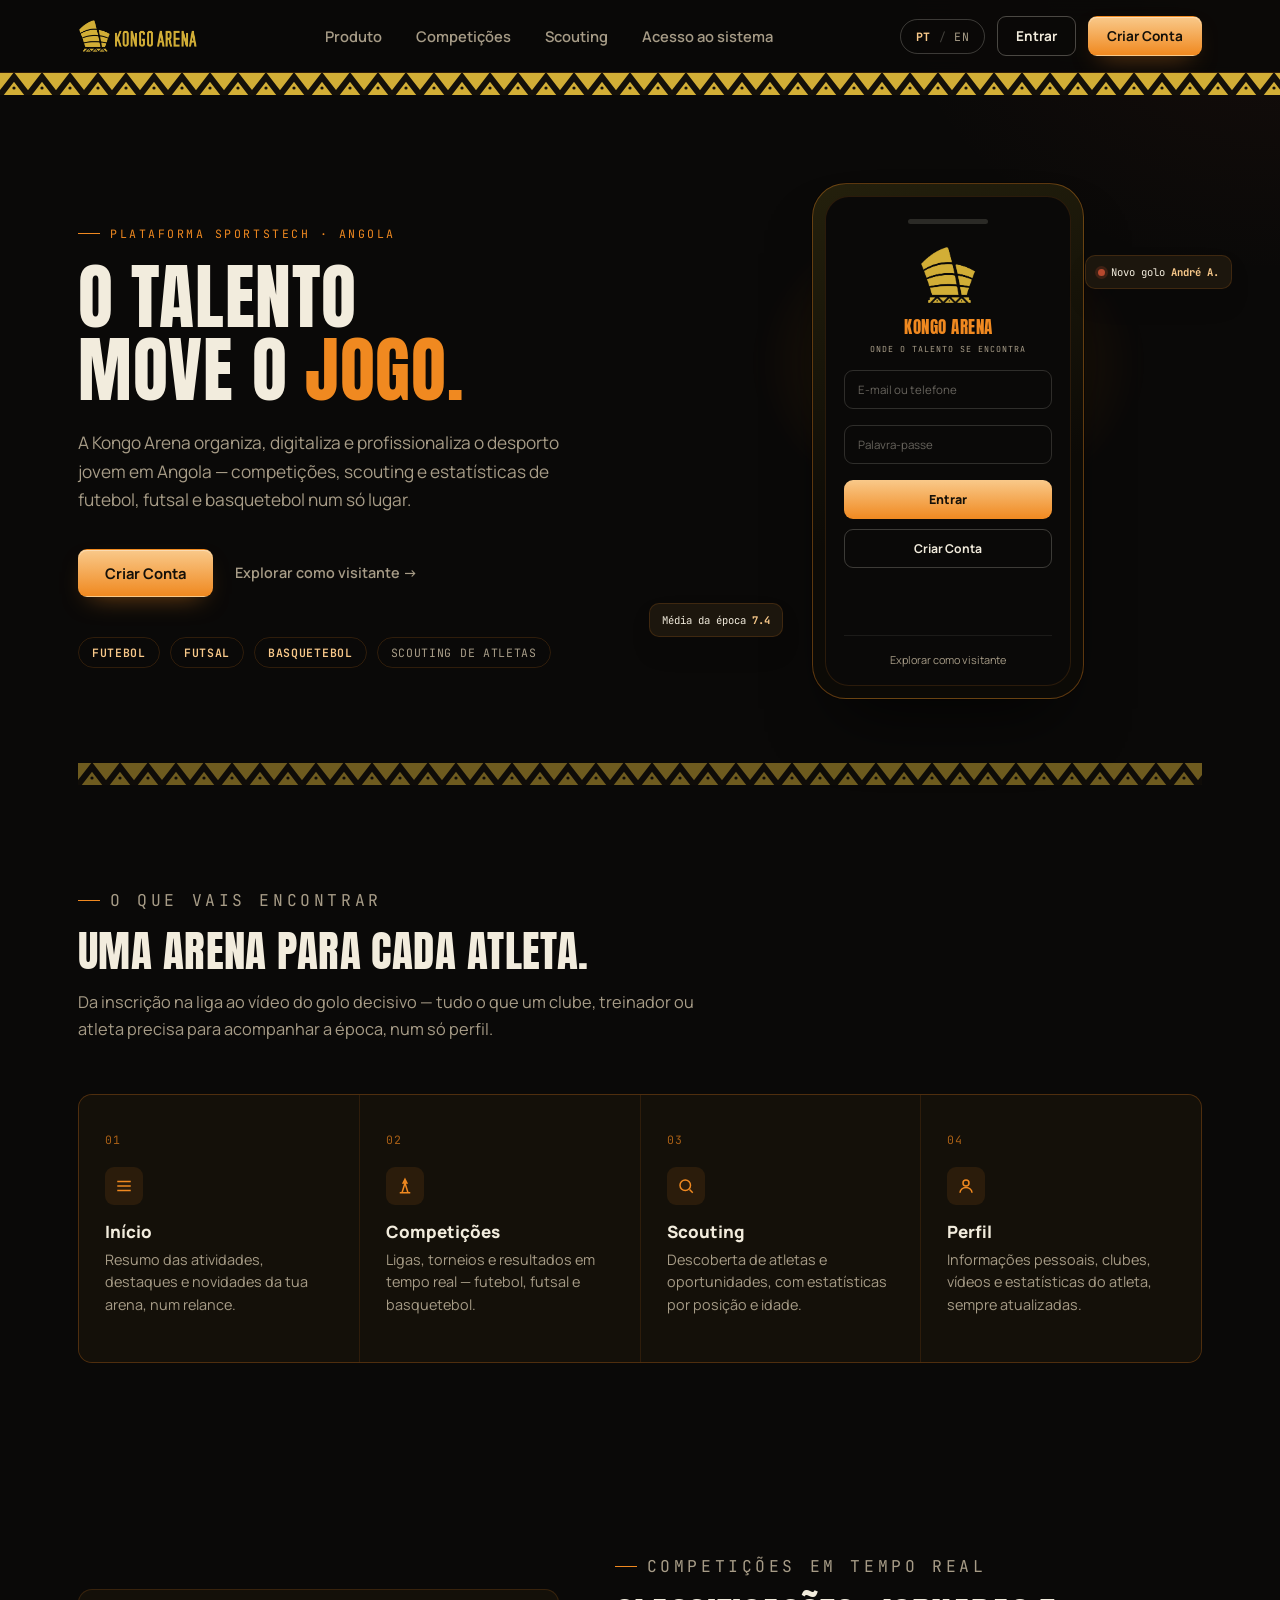
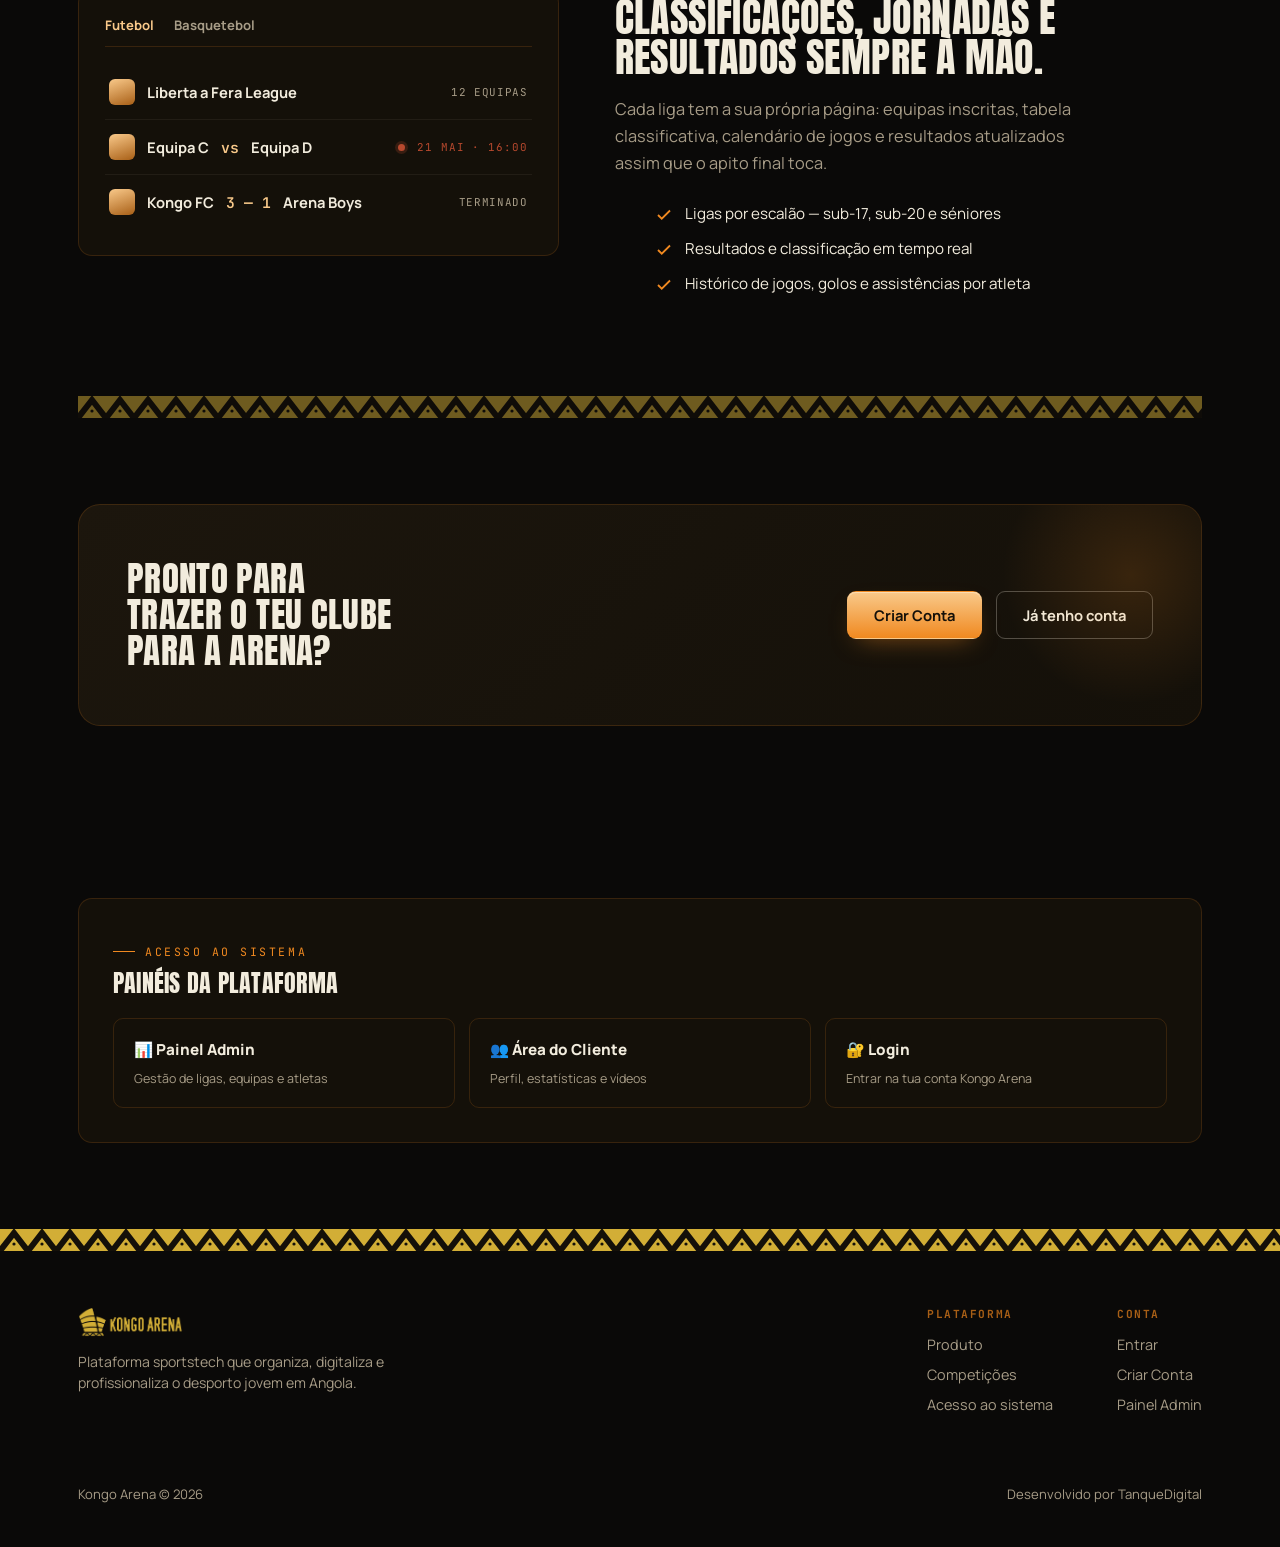
==== commit ad3c55db: "Rename index (2).html to index.html" ====
--- a/index.html
+++ b/index.html
@@ -1,33 +1,955 @@
-<?php
-// Kongo Arena - Página de entrada (convertida de index.html)
-// Antes esta página mostrava a credencial de teste (admin/admin123)
-// diretamente na tela — isso foi removido por segurança.
-?>
 <!DOCTYPE html>
-<html lang="pt-BR">
+<html lang="pt-AO">
 <head>
 <meta charset="UTF-8">
 <meta name="viewport" content="width=device-width, initial-scale=1.0">
-<title>Kongo Arena</title>
+<title>Kongo Arena — Onde o talento se encontra</title>
+<meta name="description" content="Plataforma sportstech que organiza, digitaliza e profissionaliza o desporto jovem em Angola. Competições, scouting, estatísticas e comunidade num só lugar.">
+
+<link rel="icon" type="image/x-icon" href="favicon.ico">
+<link rel="icon" type="image/png" sizes="32x32" href="favicon-32.png">
+<link rel="icon" type="image/png" sizes="192x192" href="favicon-192.png">
+<link rel="apple-touch-icon" sizes="180x180" href="favicon-180.png">
+
+<link rel="preconnect" href="https://fonts.googleapis.com">
+<link rel="preconnect" href="https://fonts.gstatic.com" crossorigin>
+<link href="https://fonts.googleapis.com/css2?family=Anton&family=Manrope:wght@400;500;600;700;800&family=JetBrains+Mono:wght@400;500;600&display=swap" rel="stylesheet">
+
 <style>
-body{font-family:Arial;background:linear-gradient(135deg,#667eea,#764ba2);margin:0;padding:40px;text-align:center;color:white}
-.card{background:white;color:#333;border-radius:15px;padding:40px;max-width:800px;margin:20px auto;box-shadow:0 10px 30px rgba(0,0,0,0.3)}
-h1{color:#667eea}
-.btn{display:inline-block;padding:15px 30px;background:#667eea;color:white;text-decoration:none;border-radius:8px;margin:10px;font-weight:bold}
-.btn:hover{background:#5568d3}
-.btn2{background:#10b981}
-.btn2:hover{background:#059669}
+  :root{
+    --void:#0a0908;
+    --surface:#141009;
+    --surface-2:#1c160d;
+    --line: rgba(240,137,32,0.16);
+    --gold:#F08920;
+    --gold-deep:#a85f16;
+    --gold-pale:#f9c98a;
+    --ivory:#f2ecdd;
+    --muted:#a79c87;
+    --ember:#b8492e;
+    --radius: 14px;
+    --maxw: 1180px;
+  }
+
+  *{box-sizing:border-box;}
+  html{scroll-behavior:smooth;}
+  body{
+    margin:0;
+    background:
+      radial-gradient(ellipse 900px 500px at 12% -10%, rgba(240,137,32,0.10), transparent 60%),
+      radial-gradient(ellipse 700px 500px at 100% 0%, rgba(184,73,46,0.06), transparent 55%),
+      var(--void);
+    color:var(--ivory);
+    font-family:'Manrope', sans-serif;
+    -webkit-font-smoothing:antialiased;
+    overflow-x:hidden;
+  }
+  ::selection{ background:var(--gold); color:#141009; }
+
+  a{color:inherit;}
+  img{max-width:100%; display:block;}
+
+  h1,h2,h3{
+    font-family:'Anton', sans-serif;
+    font-weight:400;
+    letter-spacing:0.01em;
+    text-transform:uppercase;
+    margin:0;
+    line-height:1.02;
+  }
+
+  .eyebrow{
+    font-family:'JetBrains Mono', monospace;
+    font-size:0.72rem;
+    letter-spacing:0.22em;
+    text-transform:uppercase;
+    color:var(--gold);
+    display:flex;
+    align-items:center;
+    gap:10px;
+  }
+  .eyebrow::before{
+    content:"";
+    width:22px; height:1px;
+    background:var(--gold);
+    display:inline-block;
+  }
+
+  .wrap{ max-width:var(--maxw); margin:0 auto; padding:0 28px; }
+
+  /* ---------- Zigzag signature divider (Kuba-cloth motif from the crest) ---------- */
+  .kuba-strip{
+    height:22px;
+    width:100%;
+    background-image: url("data:image/svg+xml;utf8,<svg xmlns='http://www.w3.org/2000/svg' width='84' height='22' viewBox='0 0 84 22'><rect width='84' height='22' fill='%23d2ae36'/><path d='M0 22 L14 4 L28 22 L42 4 L56 22 L70 4 L84 22' fill='none' stroke='%23141009' stroke-width='6'/><circle cx='14' cy='15' r='1.6' fill='%23141009'/><circle cx='42' cy='15' r='1.6' fill='%23141009'/><circle cx='70' cy='15' r='1.6' fill='%23141009'/></svg>");
+    background-repeat:repeat-x;
+    background-size:84px 22px;
+  }
+  .kuba-strip.dim{ opacity:0.5; }
+
+  /* ---------- Nav ---------- */
+  header{
+    position:sticky; top:0; z-index:50;
+    background:rgba(10,9,8,0.82);
+    backdrop-filter: blur(10px);
+    border-bottom:1px solid var(--line);
+  }
+  nav.wrap{
+    display:flex; align-items:center; justify-content:space-between;
+    padding-top:16px; padding-bottom:16px;
+  }
+  .brand{ display:flex; align-items:center; }
+  .brand img{ height:34px; width:auto; }
+  .navlinks{ display:flex; gap:34px; align-items:center; }
+  .navlinks a{
+    text-decoration:none; color:var(--muted);
+    font-size:0.92rem; font-weight:600;
+    transition:color .18s ease;
+  }
+  .navlinks a:hover{ color:var(--gold-pale); }
+  .navcta{ display:flex; gap:12px; align-items:center; }
+  .navlinks-mobile-toggle{ display:none; }
+
+  .lang-switch{
+    display:flex; align-items:center; gap:5px;
+    background:transparent;
+    border:1px solid rgba(242,236,221,0.22);
+    border-radius:100px;
+    padding:7px 12px;
+    font-family:'JetBrains Mono', monospace;
+    font-size:0.72rem;
+    letter-spacing:0.04em;
+    color:var(--muted);
+    cursor:pointer;
+    transition:border-color .16s ease;
+  }
+  .lang-switch:hover{ border-color:var(--gold); }
+  .lang-switch:focus-visible{ outline:2px solid var(--gold-pale); outline-offset:3px; }
+  .lang-opt{ padding:2px 3px; color:var(--muted); transition:color .16s ease; }
+  .lang-opt.is-active{ color:var(--gold-pale); font-weight:700; }
+  .lang-sep{ color:rgba(242,236,221,0.25); }
+
+  /* ---------- Buttons ---------- */
+  .btn{
+    display:inline-flex; align-items:center; justify-content:center; gap:8px;
+    padding:13px 26px;
+    border-radius:9px;
+    font-weight:700;
+    font-size:0.92rem;
+    text-decoration:none;
+    border:1px solid transparent;
+    cursor:pointer;
+    transition:transform .16s ease, box-shadow .16s ease, background .16s ease, border-color .16s ease, color .16s ease;
+    white-space:nowrap;
+  }
+  .btn-solid{
+    background:linear-gradient(180deg, var(--gold-pale), var(--gold));
+    color:#141009;
+    box-shadow:0 1px 0 rgba(255,255,255,0.35) inset, 0 10px 26px -12px rgba(240,137,32,0.55);
+  }
+  .btn-solid:hover{ transform:translateY(-1px); box-shadow:0 1px 0 rgba(255,255,255,0.4) inset, 0 16px 30px -12px rgba(240,137,32,0.7); }
+  .btn-ghost{
+    background:transparent;
+    color:var(--ivory);
+    border-color:rgba(242,236,221,0.28);
+  }
+  .btn-ghost:hover{ border-color:var(--gold); color:var(--gold-pale); }
+  .btn-sm{ padding:10px 18px; font-size:0.85rem; }
+  .btn:focus-visible{ outline:2px solid var(--gold-pale); outline-offset:3px; }
+
+  .link-quiet{
+    color:var(--muted);
+    text-decoration:none;
+    font-size:0.9rem;
+    font-weight:600;
+    border-bottom:1px solid transparent;
+    transition:color .16s ease, border-color .16s ease;
+  }
+  .link-quiet:hover{ color:var(--gold-pale); border-color:var(--gold-pale); }
+
+  /* ---------- Hero ---------- */
+  .hero{ position:relative; padding:88px 0 64px; }
+  .hero-grid{
+    display:grid;
+    grid-template-columns: 1.05fr 0.95fr;
+    gap:56px;
+    align-items:center;
+  }
+  .hero h1{
+    font-size:clamp(2.6rem, 5.6vw, 4.6rem);
+    margin-top:20px;
+    color:var(--ivory);
+  }
+  .hero h1 .accent{ color:var(--gold); }
+  .hero p.lede{
+    font-size:1.08rem;
+    line-height:1.65;
+    color:var(--muted);
+    max-width:46ch;
+    margin-top:22px;
+  }
+  .hero-actions{ display:flex; align-items:center; gap:22px; margin-top:34px; flex-wrap:wrap; }
+  .hero-sports{
+    display:flex; gap:10px; margin-top:40px; flex-wrap:wrap;
+  }
+  .chip{
+    font-family:'JetBrains Mono', monospace;
+    font-size:0.72rem;
+    letter-spacing:0.06em;
+    text-transform:uppercase;
+    padding:7px 13px;
+    border:1px solid var(--line);
+    border-radius:100px;
+    color:var(--muted);
+  }
+  .chip b{ color:var(--gold-pale); font-weight:600; }
+
+  /* animated entrance — transform-only, so content is never hidden if animation can't run */
+  .rise{ opacity:1; animation: rise .7s cubic-bezier(.2,.7,.3,1) both; }
+  .rise-1{ animation-delay:.02s; }
+  .rise-2{ animation-delay:.12s; }
+  .rise-3{ animation-delay:.22s; }
+  .rise-4{ animation-delay:.32s; }
+  @keyframes rise{
+    from{ transform:translateY(16px); }
+    to{ transform:translateY(0); }
+  }
+  @media (prefers-reduced-motion: reduce){
+    .rise{ animation:none; }
+    html{ scroll-behavior:auto; }
+  }
+
+  /* ---------- Phone mock ---------- */
+  .phone-stage{ display:flex; justify-content:center; position:relative; }
+  .phone-stage::before{
+    content:"";
+    position:absolute; inset:-40px -20px auto -20px; height:440px;
+    background: radial-gradient(closest-side, rgba(240,137,32,0.16), transparent 72%);
+    filter:blur(4px);
+    z-index:0;
+  }
+  .phone{
+    position:relative; z-index:1;
+    width:272px;
+    border-radius:34px;
+    padding:12px;
+    background:linear-gradient(160deg, #24200c, #0c0a06 60%);
+    border:1px solid rgba(240,137,32,0.35);
+    box-shadow: 0 40px 70px -30px rgba(0,0,0,0.75), 0 0 0 1px rgba(0,0,0,0.4);
+  }
+  .phone-screen{
+    background:var(--void);
+    border-radius:24px;
+    overflow:hidden;
+    padding:22px 18px 18px;
+    min-height:490px;
+    display:flex; flex-direction:column;
+    border:1px solid rgba(240,137,32,0.14);
+  }
+  .phone-notch{
+    width:80px; height:5px; border-radius:10px;
+    background:rgba(242,236,221,0.14);
+    margin:0 auto 22px;
+  }
+  .phone-logo{ width:56px; margin:0 auto; }
+  .phone-brand-word{
+    text-align:center; font-family:'Anton',sans-serif;
+    font-size:1.05rem; letter-spacing:0.03em;
+    color:var(--gold); margin-top:10px;
+  }
+  .phone-tag{
+    text-align:center; font-family:'JetBrains Mono',monospace;
+    font-size:0.52rem; letter-spacing:0.12em; text-transform:uppercase;
+    color:var(--muted); margin-top:4px;
+  }
+  .phone-field{
+    margin-top:16px;
+    border:1px solid rgba(242,236,221,0.16);
+    border-radius:9px;
+    padding:11px 13px;
+    font-size:0.72rem;
+    color:rgba(242,236,221,0.4);
+    font-family:'Manrope',sans-serif;
+  }
+  .phone-btn{
+    margin-top:16px;
+    text-align:center;
+    background:linear-gradient(180deg, var(--gold-pale), var(--gold));
+    color:#141009;
+    font-weight:800;
+    font-size:0.78rem;
+    border-radius:9px;
+    padding:11px;
+  }
+  .phone-btn-ghost{
+    margin-top:10px;
+    text-align:center;
+    border:1px solid rgba(242,236,221,0.22);
+    color:var(--ivory);
+    font-weight:700;
+    font-size:0.76rem;
+    border-radius:9px;
+    padding:10px;
+  }
+  .phone-visitor{
+    margin-top:auto;
+    text-align:center;
+    color:var(--muted);
+    font-size:0.68rem;
+    padding-top:16px;
+    border-top:1px solid rgba(242,236,221,0.08);
+  }
+  .phone-badge{
+    position:absolute;
+    background:var(--surface-2);
+    border:1px solid var(--line);
+    border-radius:10px;
+    padding:9px 12px;
+    font-family:'JetBrains Mono', monospace;
+    font-size:0.66rem;
+    color:var(--ivory);
+    box-shadow:0 14px 30px -14px rgba(0,0,0,0.6);
+    z-index:2;
+  }
+  .phone-badge b{ color:var(--gold-pale); }
+  .badge-1{ top:14%; right:-6%; }
+  .badge-2{ bottom:12%; left:-9%; }
+  .badge-dot{
+    width:7px; height:7px; border-radius:50%;
+    background:var(--ember); display:inline-block; margin-right:6px;
+    box-shadow:0 0 0 3px rgba(184,73,46,0.22);
+  }
+
+  /* ---------- Section shell ---------- */
+  section{ padding:86px 0; position:relative; }
+  .section-head{ max-width:640px; margin-bottom:52px; }
+  .section-head h2{ font-size:clamp(1.9rem, 3.4vw, 2.7rem); margin-top:16px; }
+  .section-head p{ color:var(--muted); font-size:1.02rem; margin-top:16px; line-height:1.6; }
+
+  /* ---------- Feature grid ---------- */
+  .feature-grid{
+    display:grid;
+    grid-template-columns:repeat(4, 1fr);
+    gap:1px;
+    background:var(--line);
+    border:1px solid var(--line);
+    border-radius:var(--radius);
+    overflow:hidden;
+  }
+  .feature-card{
+    background:var(--surface);
+    padding:32px 26px;
+    transition:background .2s ease;
+  }
+  .feature-card:hover{ background:var(--surface-2); }
+  .feature-num{
+    font-family:'JetBrains Mono',monospace;
+    font-size:0.72rem; color:var(--gold-deep); letter-spacing:0.1em;
+  }
+  .feature-icon{
+    width:38px; height:38px; margin-top:18px;
+    display:flex; align-items:center; justify-content:center;
+    border-radius:9px;
+    background:rgba(240,137,32,0.1);
+    color:var(--gold);
+  }
+  .feature-card h3{
+    font-family:'Manrope',sans-serif; text-transform:none;
+    font-size:1.06rem; font-weight:800; letter-spacing:0;
+    margin-top:18px; color:var(--ivory);
+  }
+  .feature-card p{
+    font-size:0.9rem; color:var(--muted); line-height:1.55; margin-top:9px;
+  }
+
+  /* ---------- Showcase (match-card demo) ---------- */
+  .showcase{
+    display:grid;
+    grid-template-columns:0.9fr 1.1fr;
+    gap:56px;
+    align-items:center;
+  }
+  .demo-card{
+    background:var(--surface);
+    border:1px solid var(--line);
+    border-radius:var(--radius);
+    padding:26px;
+  }
+  .demo-tabs{ display:flex; gap:20px; border-bottom:1px solid var(--line); padding-bottom:12px; margin-bottom:18px;}
+  .demo-tab{ font-size:0.82rem; font-weight:700; color:var(--muted); }
+  .demo-tab.active{ color:var(--gold-pale); }
+  .demo-row{
+    display:flex; align-items:center; justify-content:space-between;
+    padding:14px 4px;
+    border-bottom:1px solid rgba(242,236,221,0.06);
+  }
+  .demo-row:last-child{ border-bottom:none; }
+  .demo-teams{ display:flex; align-items:center; gap:12px; font-weight:700; font-size:0.92rem; }
+  .crest{
+    width:26px; height:26px; border-radius:6px;
+    background:linear-gradient(160deg, var(--gold-pale), var(--gold-deep));
+    flex:none;
+  }
+  .demo-score{ font-family:'JetBrains Mono',monospace; color:var(--gold-pale); font-weight:600; }
+  .demo-meta{ font-family:'JetBrains Mono',monospace; font-size:0.68rem; color:var(--muted); text-transform:uppercase; letter-spacing:0.06em;}
+  .demo-live{ display:flex; align-items:center; gap:6px; color:var(--ember); font-size:0.68rem; font-family:'JetBrains Mono',monospace; text-transform:uppercase; letter-spacing:0.08em; }
+
+  .showcase-copy h2{ font-size:clamp(1.9rem, 3.2vw, 2.5rem); }
+  .showcase-copy p{ color:var(--muted); margin-top:18px; line-height:1.65; font-size:1.02rem; max-width:48ch; }
+  .checklist{ margin-top:26px; display:flex; flex-direction:column; gap:14px; }
+  .checklist li{ list-style:none; display:flex; gap:12px; align-items:flex-start; font-size:0.95rem; color:var(--ivory); }
+  .checklist svg{ flex:none; margin-top:3px; color:var(--gold); }
+
+  /* ---------- CTA band ---------- */
+  .cta-band{
+    background:linear-gradient(135deg, var(--surface-2), var(--surface));
+    border:1px solid var(--line);
+    border-radius:22px;
+    padding:56px 48px;
+    display:flex; align-items:center; justify-content:space-between; gap:36px;
+    flex-wrap:wrap;
+    position:relative;
+    overflow:hidden;
+  }
+  .cta-band::after{
+    content:"";
+    position:absolute; right:-60px; top:-60px; width:260px; height:260px;
+    background:radial-gradient(circle, rgba(240,137,32,0.16), transparent 70%);
+  }
+  .cta-band h2{ font-size:clamp(1.7rem,3vw,2.2rem); max-width:16ch; position:relative; }
+  .cta-band-actions{ display:flex; gap:14px; flex-wrap:wrap; position:relative; }
+
+  /* ---------- Access panel (system links, preserved from original) ---------- */
+  .access-panel{
+    background:var(--surface);
+    border:1px solid var(--line);
+    border-radius:var(--radius);
+    padding:34px;
+  }
+  .access-panel-head{ display:flex; align-items:center; justify-content:space-between; gap:20px; flex-wrap:wrap; margin-bottom:22px;}
+  .access-grid{ display:grid; grid-template-columns:repeat(3,1fr); gap:14px; }
+  .access-link{
+    display:flex; flex-direction:column; gap:10px;
+    padding:20px;
+    border:1px solid var(--line);
+    border-radius:10px;
+    text-decoration:none;
+    color:var(--ivory);
+    transition:border-color .18s ease, transform .18s ease;
+  }
+  .access-link:hover{ border-color:var(--gold); transform:translateY(-2px); }
+  .access-link .lbl{ font-weight:800; font-size:0.95rem; }
+  .access-link .sub{ font-size:0.78rem; color:var(--muted); }
+  .access-note{
+    margin-top:20px;
+    font-family:'JetBrains Mono', monospace;
+    font-size:0.76rem;
+    color:var(--muted);
+    background:rgba(240,137,32,0.06);
+    border:1px dashed var(--line);
+    border-radius:8px;
+    padding:12px 14px;
+  }
+  .access-note b{ color:var(--gold-pale); }
+
+  /* ---------- Footer ---------- */
+  footer{ padding:56px 0 44px; }
+  .footer-top{
+    display:flex; justify-content:space-between; align-items:flex-start;
+    gap:40px; flex-wrap:wrap;
+    padding-bottom:34px;
+  }
+  .footer-brand img{ height:30px; margin-bottom:14px; }
+  .footer-brand p{ color:var(--muted); font-size:0.88rem; max-width:34ch; line-height:1.55; }
+  .footer-cols{ display:flex; gap:64px; flex-wrap:wrap; }
+  .footer-col h4{
+    font-family:'JetBrains Mono',monospace; font-size:0.7rem;
+    letter-spacing:0.14em; text-transform:uppercase; color:var(--gold-deep);
+    margin:0 0 14px;
+  }
+  .footer-col a{ display:block; color:var(--muted); text-decoration:none; font-size:0.9rem; margin-bottom:11px; transition:color .16s ease; }
+  .footer-col a:hover{ color:var(--gold-pale); }
+  .footer-bottom{
+    padding-top:26px;
+    display:flex; justify-content:space-between; align-items:center; flex-wrap:wrap; gap:12px;
+    font-size:0.82rem; color:var(--muted);
+  }
+  .footer-bottom a{ color:var(--muted); text-decoration:none; }
+  .footer-bottom a:hover{ color:var(--gold-pale); }
+
+  /* ---------- Responsive ---------- */
+  @media (max-width: 980px){
+    .hero-grid{ grid-template-columns:1fr; }
+    .phone-stage{ margin-top:20px; order:-1; }
+    .showcase{ grid-template-columns:1fr; }
+    .showcase .phone-stage{ order:0; }
+    .feature-grid{ grid-template-columns:repeat(2,1fr); }
+    .access-grid{ grid-template-columns:1fr; }
+    .navlinks{ display:none; }
+  }
+  @media (max-width: 600px){
+    .wrap{ padding:0 20px; }
+    .hero{ padding:56px 0 40px; }
+    section{ padding:60px 0; }
+    .feature-grid{ grid-template-columns:1fr; }
+    .cta-band{ padding:40px 26px; flex-direction:column; align-items:flex-start; }
+    .footer-top{ flex-direction:column; }
+    .badge-1, .badge-2{ display:none; }
+    .navcta .btn-ghost{ display:none; }
+  }
 </style>
 </head>
 <body>
-<h1>🏟️ Kongo Arena</h1>
-<p>Plataforma completa de gestão esportiva</p>
-<div class="card">
-<h2>🌐 Acesso ao Sistema</h2>
-<a href="admin.html" class="btn">📊 Painel Admin</a>
-<a href="cliente.html" class="btn">👥 Área do Cliente</a>
-<a href="login.html" class="btn btn2">🔐 Login</a>
+
+<header>
+  <nav class="wrap">
+    <a href="#" class="brand" aria-label="Kongo Arena">
+      <img src="[data-uri]" alt="Kongo Arena">
+    </a>
+    <div class="navlinks">
+      <a href="#produto" data-i18n="nav_produto">Produto</a>
+      <a href="#competicoes" data-i18n="nav_competicoes">Competições</a>
+      <a href="#scouting" data-i18n="nav_scouting">Scouting</a>
+      <a href="#acesso" data-i18n="nav_acesso">Acesso ao sistema</a>
+    </div>
+    <div class="navcta">
+      <button type="button" class="lang-switch" id="langSwitch" aria-label="Mudar idioma / Switch language">
+        <span class="lang-opt is-active" data-lang="pt">PT</span><span class="lang-sep">/</span><span class="lang-opt" data-lang="en">EN</span>
+      </button>
+      <a href="login.html" class="btn btn-ghost btn-sm" data-i18n="nav_entrar">Entrar</a>
+      <a href="login.html" class="btn btn-solid btn-sm" data-i18n="nav_criarconta">Criar Conta</a>
+    </div>
+  </nav>
+</header>
+<div class="kuba-strip" role="presentation"></div>
+
+<main>
+  <section class="hero">
+    <div class="wrap hero-grid">
+      <div>
+        <p class="eyebrow rise rise-1" data-i18n="hero_eyebrow">Plataforma sportstech · Angola</p>
+        <h1 class="rise rise-2" data-i18n-html="hero_h1">O talento<br>move o <span class="accent">jogo.</span></h1>
+        <p class="lede rise rise-3" data-i18n="hero_lede">A Kongo Arena organiza, digitaliza e profissionaliza o desporto jovem em Angola — competições, scouting e estatísticas de futebol, futsal e basquetebol num só lugar.</p>
+        <div class="hero-actions rise rise-4">
+          <a href="cliente.html" class="btn btn-solid" data-i18n="hero_cta_criar">Criar Conta</a>
+          <a href="admin.html" class="link-quiet" data-i18n="hero_cta_visitante">Explorar como visitante →</a>
+        </div>
+        <div class="hero-sports rise rise-4">
+          <span class="chip"><b data-i18n="chip_futebol">Futebol</b></span>
+          <span class="chip"><b data-i18n="chip_futsal">Futsal</b></span>
+          <span class="chip"><b data-i18n="chip_basquete">Basquetebol</b></span>
+          <span class="chip" data-i18n="chip_scouting">Scouting de atletas</span>
+        </div>
+      </div>
+
+      <div class="phone-stage rise rise-3">
+        <div class="phone">
+          <div class="phone-screen">
+            <div class="phone-notch"></div>
+            <img class="phone-logo" src="[data-uri]" alt="">
+            <div class="phone-brand-word">KONGO ARENA</div>
+            <div class="phone-tag" data-i18n="phone_tag">Onde o talento se encontra</div>
+            <div class="phone-field" data-i18n="phone_email">E-mail ou telefone</div>
+            <div class="phone-field" data-i18n="phone_pass">Palavra-passe</div>
+            <div class="phone-btn" data-i18n="phone_entrar">Entrar</div>
+            <div class="phone-btn-ghost" data-i18n="phone_criarconta">Criar Conta</div>
+            <div class="phone-visitor" data-i18n="phone_visitante">Explorar como visitante</div>
+          </div>
+        </div>
+        <div class="phone-badge badge-1"><span class="badge-dot"></span><span data-i18n-html="badge1">Novo golo <b>André A.</b></span></div>
+        <div class="phone-badge badge-2"><span data-i18n-html="badge2">Média da época <b>7.4</b></span></div>
+      </div>
+    </div>
+  </section>
+
+  <div class="wrap"><div class="kuba-strip dim" role="presentation"></div></div>
+
+  <section id="produto">
+    <div class="wrap">
+      <div class="section-head">
+        <p class="eyebrow" data-i18n="s1_eyebrow">O que vais encontrar</p>
+        <h2 data-i18n="s1_h2">Uma arena para cada atleta.</h2>
+        <p data-i18n="s1_p">Da inscrição na liga ao vídeo do golo decisivo — tudo o que um clube, treinador ou atleta precisa para acompanhar a época, num só perfil.</p>
+      </div>
+
+      <div class="feature-grid">
+        <div class="feature-card">
+          <span class="feature-num">01</span>
+          <div class="feature-icon">
+            <svg width="18" height="18" viewBox="0 0 24 24" fill="none" stroke="currentColor" stroke-width="2"><path d="M3 12h18M3 6h18M3 18h18"/></svg>
+          </div>
+          <h3 data-i18n="f1_title">Início</h3>
+          <p data-i18n="f1_p">Resumo das atividades, destaques e novidades da tua arena, num relance.</p>
+        </div>
+        <div class="feature-card">
+          <span class="feature-num">02</span>
+          <div class="feature-icon">
+            <svg width="18" height="18" viewBox="0 0 24 24" fill="none" stroke="currentColor" stroke-width="2"><path d="M8 21l4-13 4 13M5 21h14M12 3l2.5 5H9.5L12 3z"/></svg>
+          </div>
+          <h3 data-i18n="f2_title">Competições</h3>
+          <p data-i18n="f2_p">Ligas, torneios e resultados em tempo real — futebol, futsal e basquetebol.</p>
+        </div>
+        <div class="feature-card">
+          <span class="feature-num">03</span>
+          <div class="feature-icon">
+            <svg width="18" height="18" viewBox="0 0 24 24" fill="none" stroke="currentColor" stroke-width="2"><circle cx="11" cy="11" r="7"/><path d="M21 21l-4.3-4.3"/></svg>
+          </div>
+          <h3 data-i18n="f3_title">Scouting</h3>
+          <p data-i18n="f3_p">Descoberta de atletas e oportunidades, com estatísticas por posição e idade.</p>
+        </div>
+        <div class="feature-card">
+          <span class="feature-num">04</span>
+          <div class="feature-icon">
+            <svg width="18" height="18" viewBox="0 0 24 24" fill="none" stroke="currentColor" stroke-width="2"><circle cx="12" cy="8" r="4"/><path d="M4 21c0-4 3.6-7 8-7s8 3 8 7"/></svg>
+          </div>
+          <h3 data-i18n="f4_title">Perfil</h3>
+          <p data-i18n="f4_p">Informações pessoais, clubes, vídeos e estatísticas do atleta, sempre atualizadas.</p>
+        </div>
+      </div>
+    </div>
+  </section>
+
+  <section id="competicoes">
+    <div class="wrap showcase">
+      <div class="demo-card rise">
+        <div class="demo-tabs">
+          <span class="demo-tab active" data-i18n="chip_futebol">Futebol</span>
+          <span class="demo-tab" data-i18n="chip_basquete">Basquetebol</span>
+        </div>
+        <div class="demo-row">
+          <div class="demo-teams"><span class="crest"></span>Liberta a Fera League</div>
+          <span class="demo-meta" data-i18n="demo_equipas">12 equipas</span>
+        </div>
+        <div class="demo-row">
+          <div class="demo-teams"><span class="crest"></span>Equipa C <span class="demo-score" data-i18n="demo_vs">vs</span> Equipa D</div>
+          <span class="demo-live"><span class="badge-dot"></span>21 mai · 16:00</span>
+        </div>
+        <div class="demo-row">
+          <div class="demo-teams"><span class="crest"></span>Kongo FC <span class="demo-score">3 — 1</span> Arena Boys</div>
+          <span class="demo-meta" data-i18n="demo_terminado">Terminado</span>
+        </div>
+      </div>
+
+      <div class="showcase-copy">
+        <p class="eyebrow" data-i18n="s2_eyebrow">Competições em tempo real</p>
+        <h2 data-i18n="s2_h2">Classificações, jornadas e resultados sempre à mão.</h2>
+        <p data-i18n="s2_p">Cada liga tem a sua própria página: equipas inscritas, tabela classificativa, calendário de jogos e resultados atualizados assim que o apito final toca.</p>
+        <ul class="checklist">
+          <li><svg width="18" height="18" viewBox="0 0 24 24" fill="none" stroke="currentColor" stroke-width="2.4"><path d="M20 6L9 17l-5-5"/></svg><span data-i18n="check1">Ligas por escalão — sub-17, sub-20 e séniores</span></li>
+          <li><svg width="18" height="18" viewBox="0 0 24 24" fill="none" stroke="currentColor" stroke-width="2.4"><path d="M20 6L9 17l-5-5"/></svg><span data-i18n="check2">Resultados e classificação em tempo real</span></li>
+          <li><svg width="18" height="18" viewBox="0 0 24 24" fill="none" stroke="currentColor" stroke-width="2.4"><path d="M20 6L9 17l-5-5"/></svg><span data-i18n="check3">Histórico de jogos, golos e assistências por atleta</span></li>
+        </ul>
+      </div>
+    </div>
+  </section>
+
+  <div class="wrap"><div class="kuba-strip dim" role="presentation"></div></div>
+
+  <section>
+    <div class="wrap">
+      <div class="cta-band">
+        <h2 data-i18n="cta_h2">Pronto para trazer o teu clube para a arena?</h2>
+        <div class="cta-band-actions">
+          <a href="cliente.html" class="btn btn-solid" data-i18n="hero_cta_criar">Criar Conta</a>
+          <a href="login.html" class="btn btn-ghost" data-i18n="cta_jatenho">Já tenho conta</a>
+        </div>
+      </div>
+    </div>
+  </section>
+
+  <section id="acesso">
+    <div class="wrap">
+      <div class="access-panel">
+        <div class="access-panel-head">
+          <div>
+            <p class="eyebrow" data-i18n="nav_acesso">Acesso ao sistema</p>
+            <h2 style="font-size:1.5rem; margin-top:12px;" data-i18n="access_h2">Painéis da plataforma</h2>
+          </div>
+        </div>
+        <div class="access-grid">
+          <a href="admin/index.html" class="access-link">
+            <span class="lbl" data-i18n="access_admin_lbl">📊 Painel Admin</span>
+            <span class="sub" data-i18n="access_admin_sub">Gestão de ligas, equipas e atletas</span>
+          </a>
+          <a href="admin/cliente.html" class="access